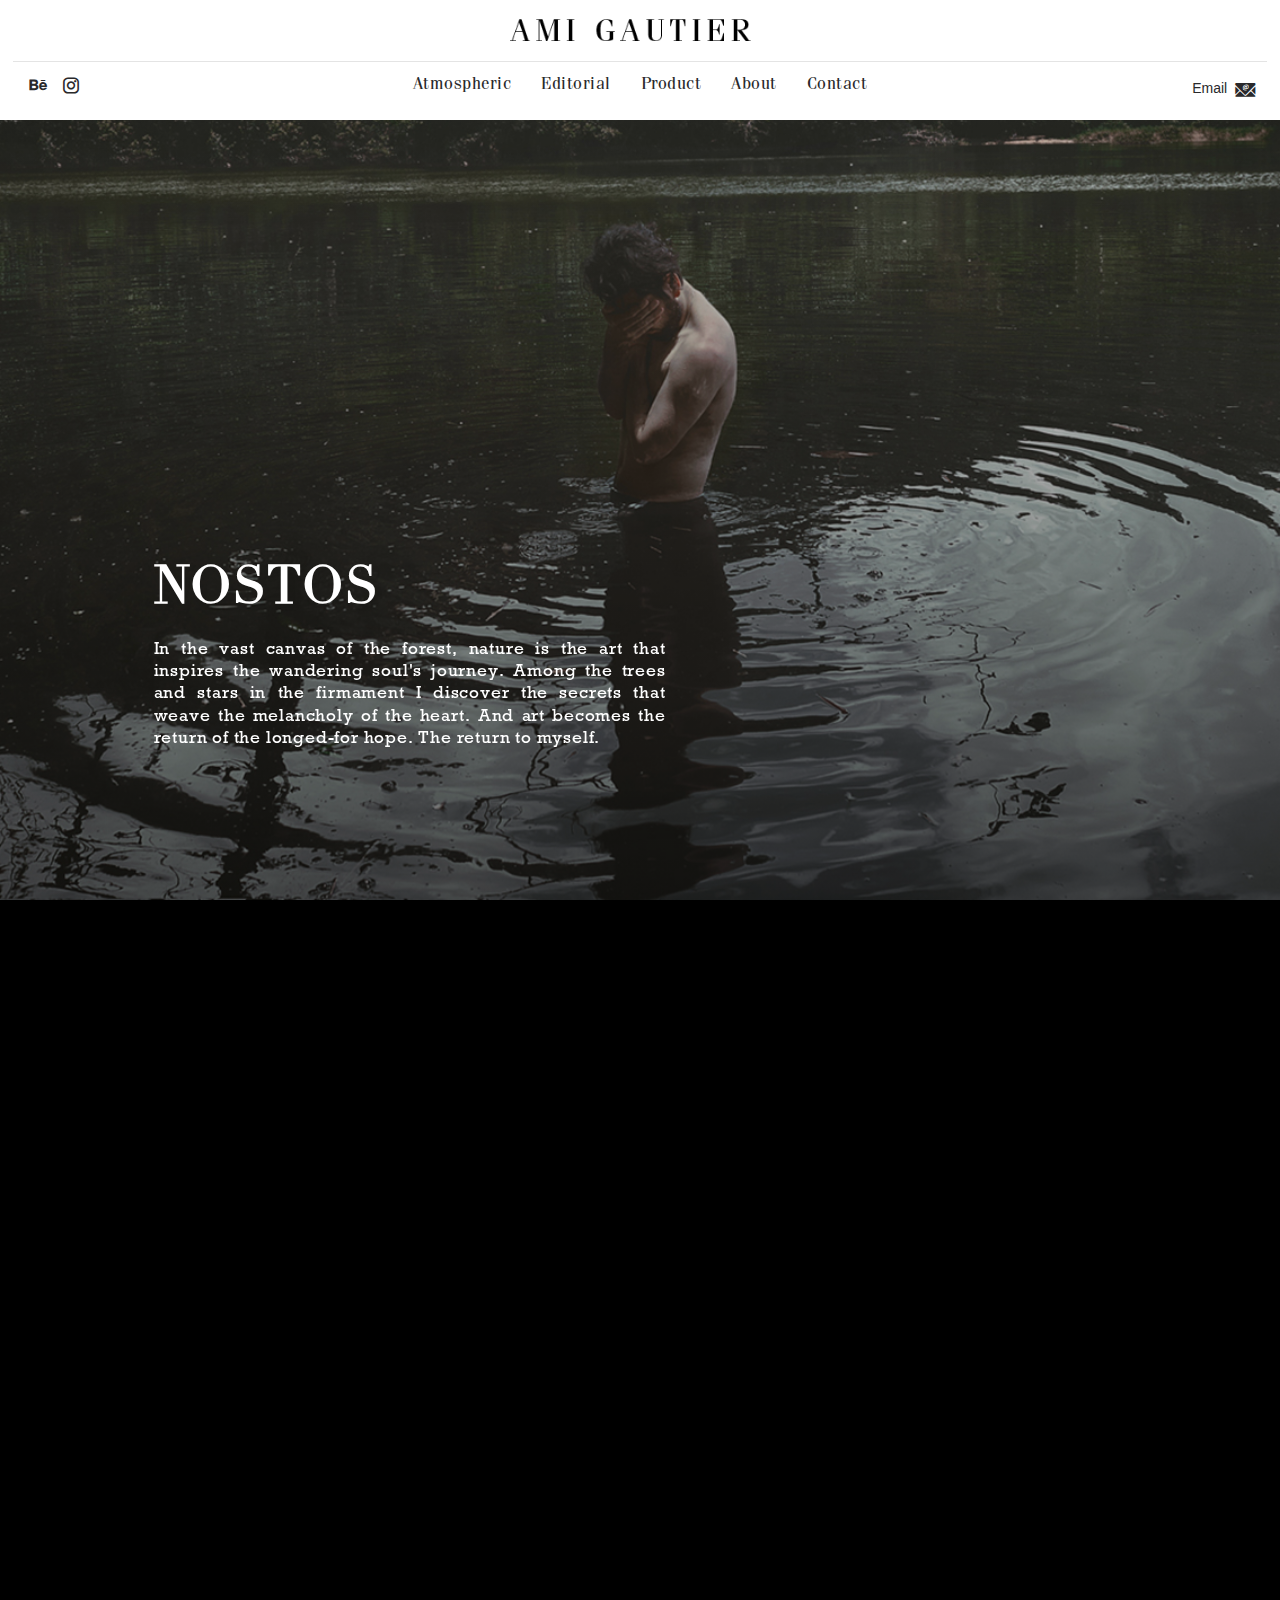
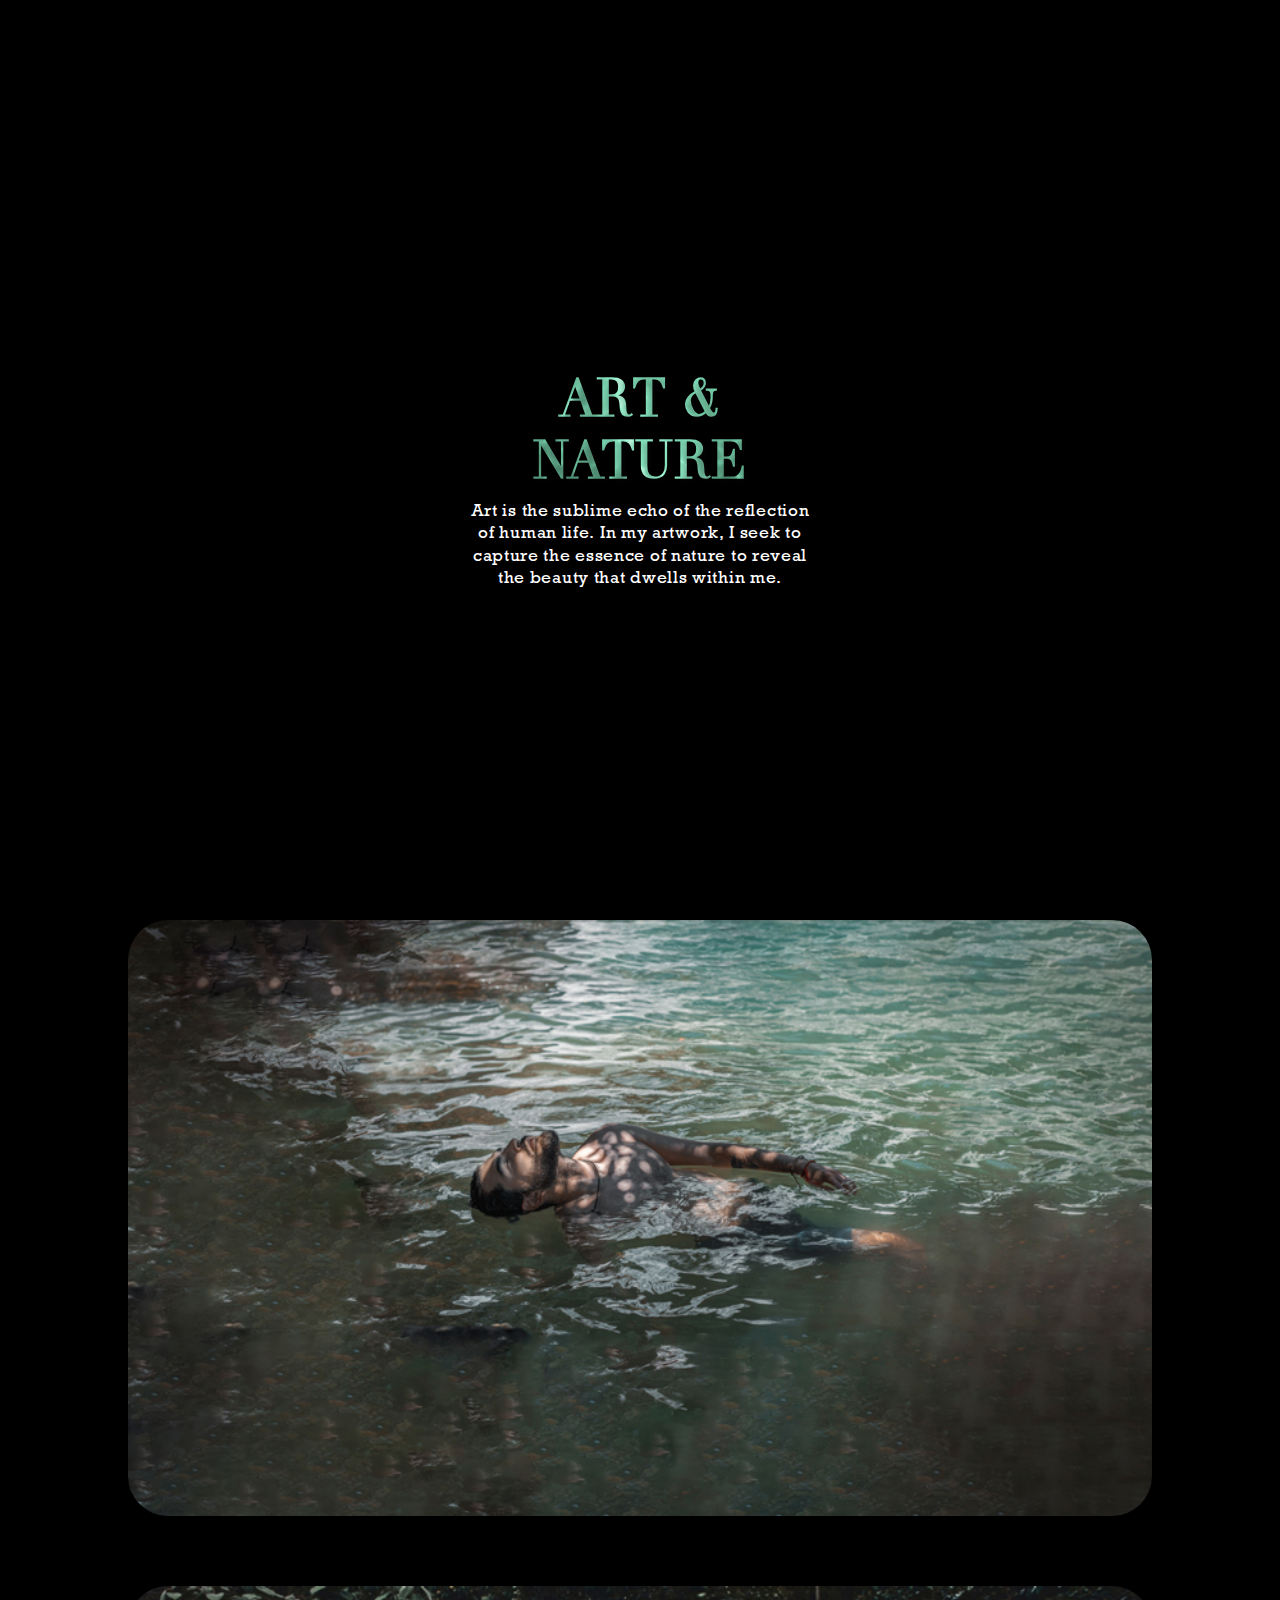
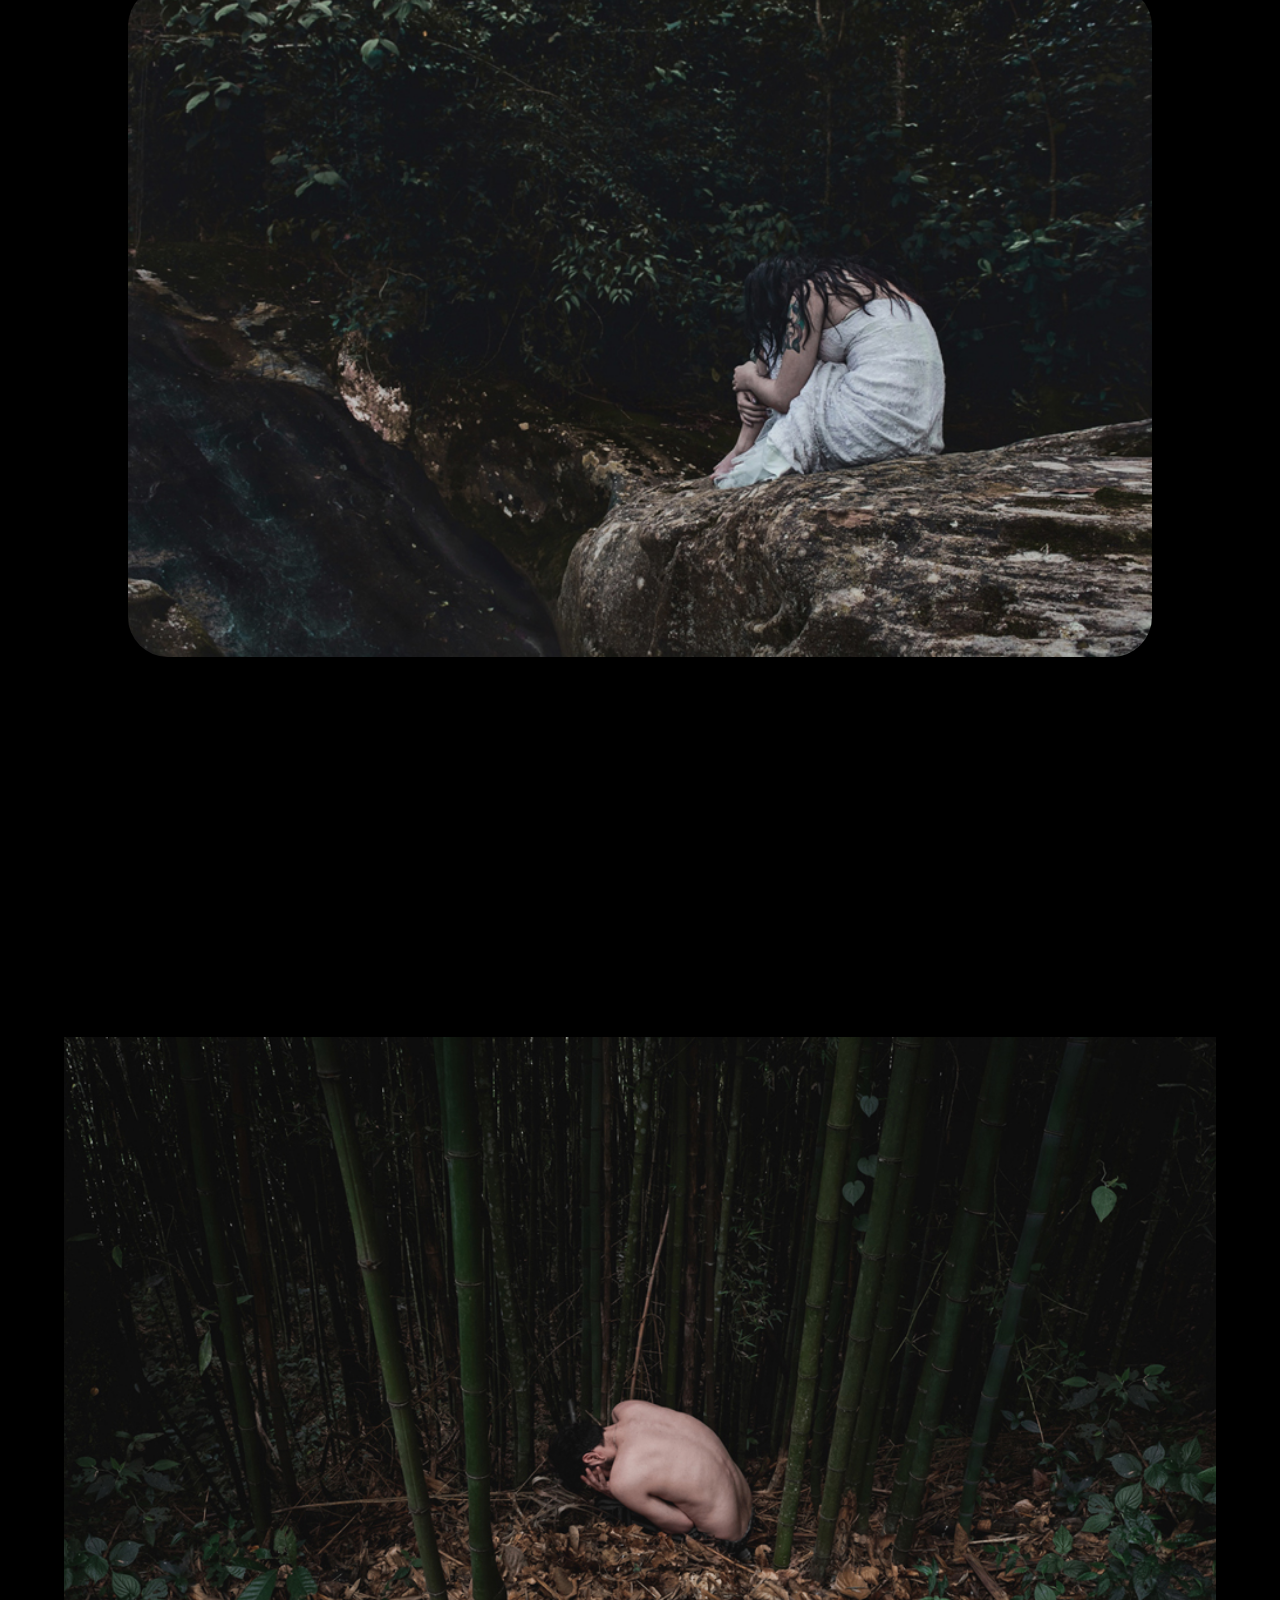
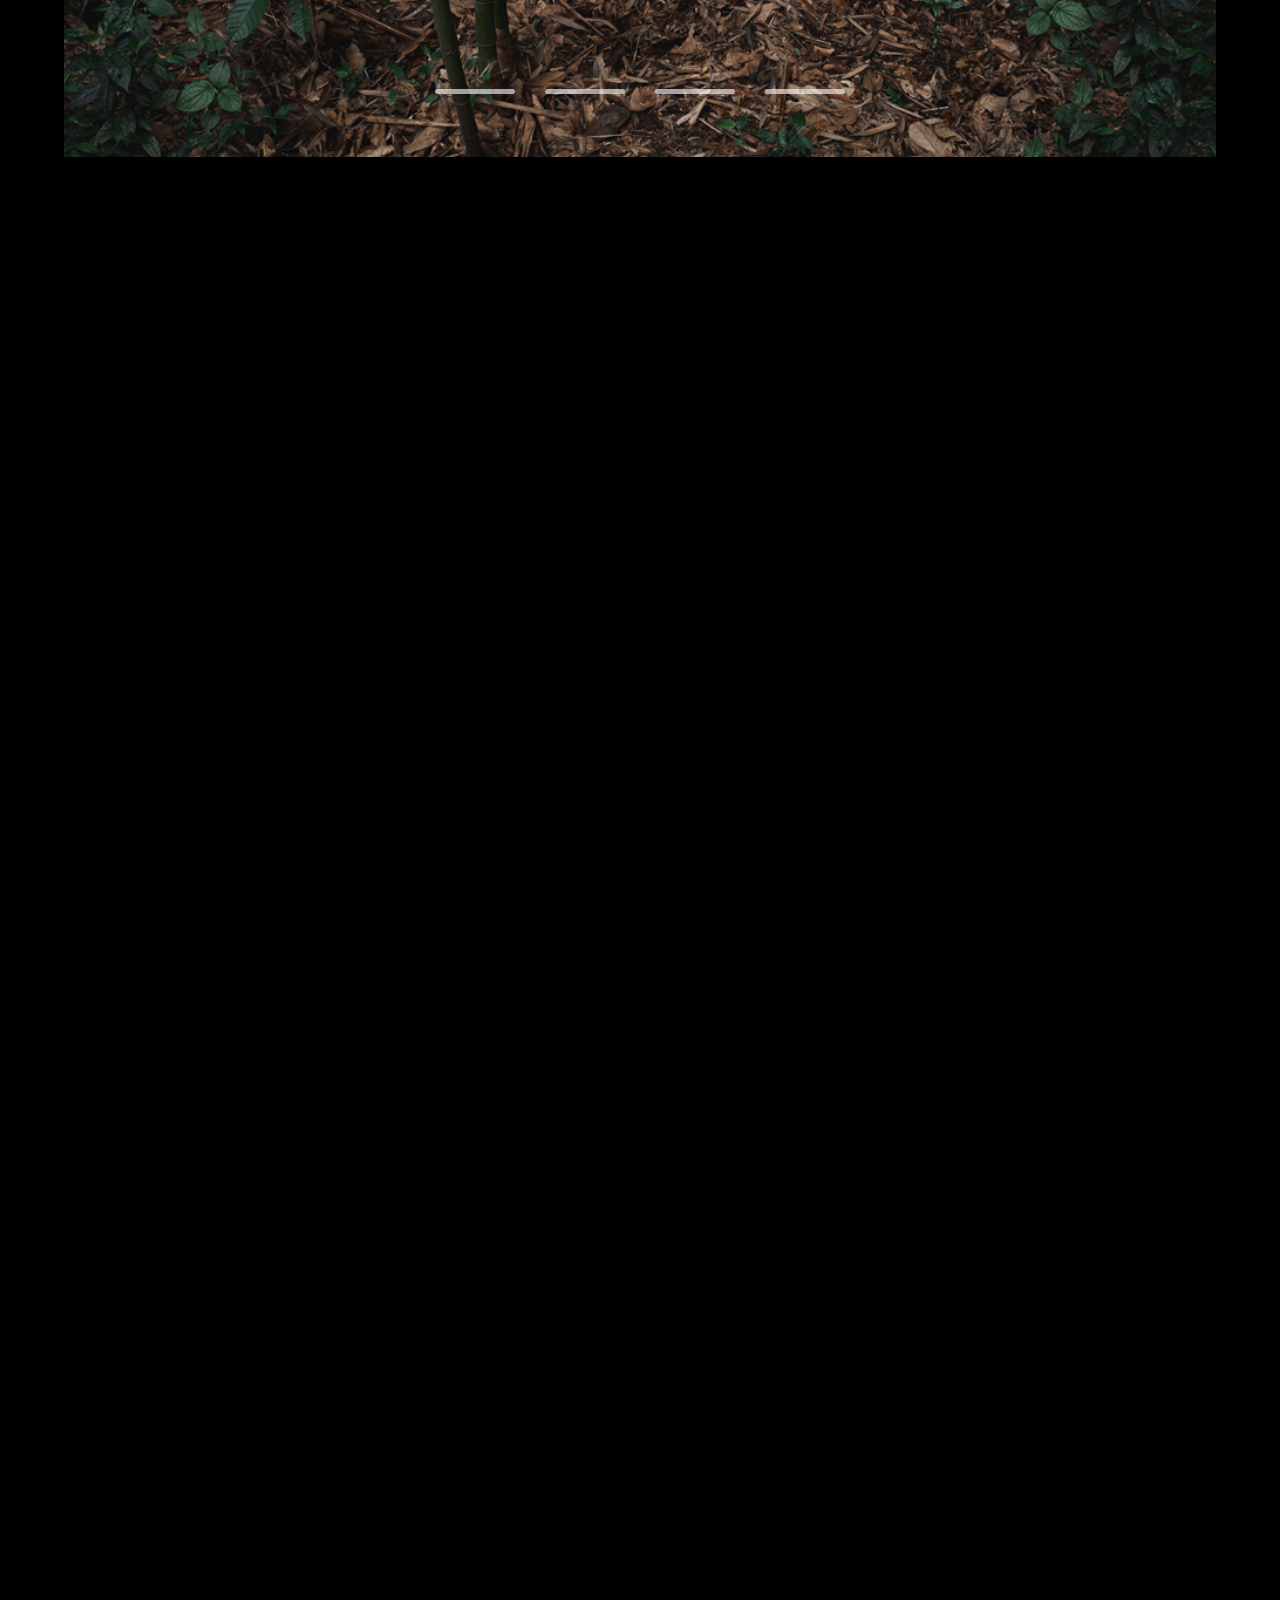
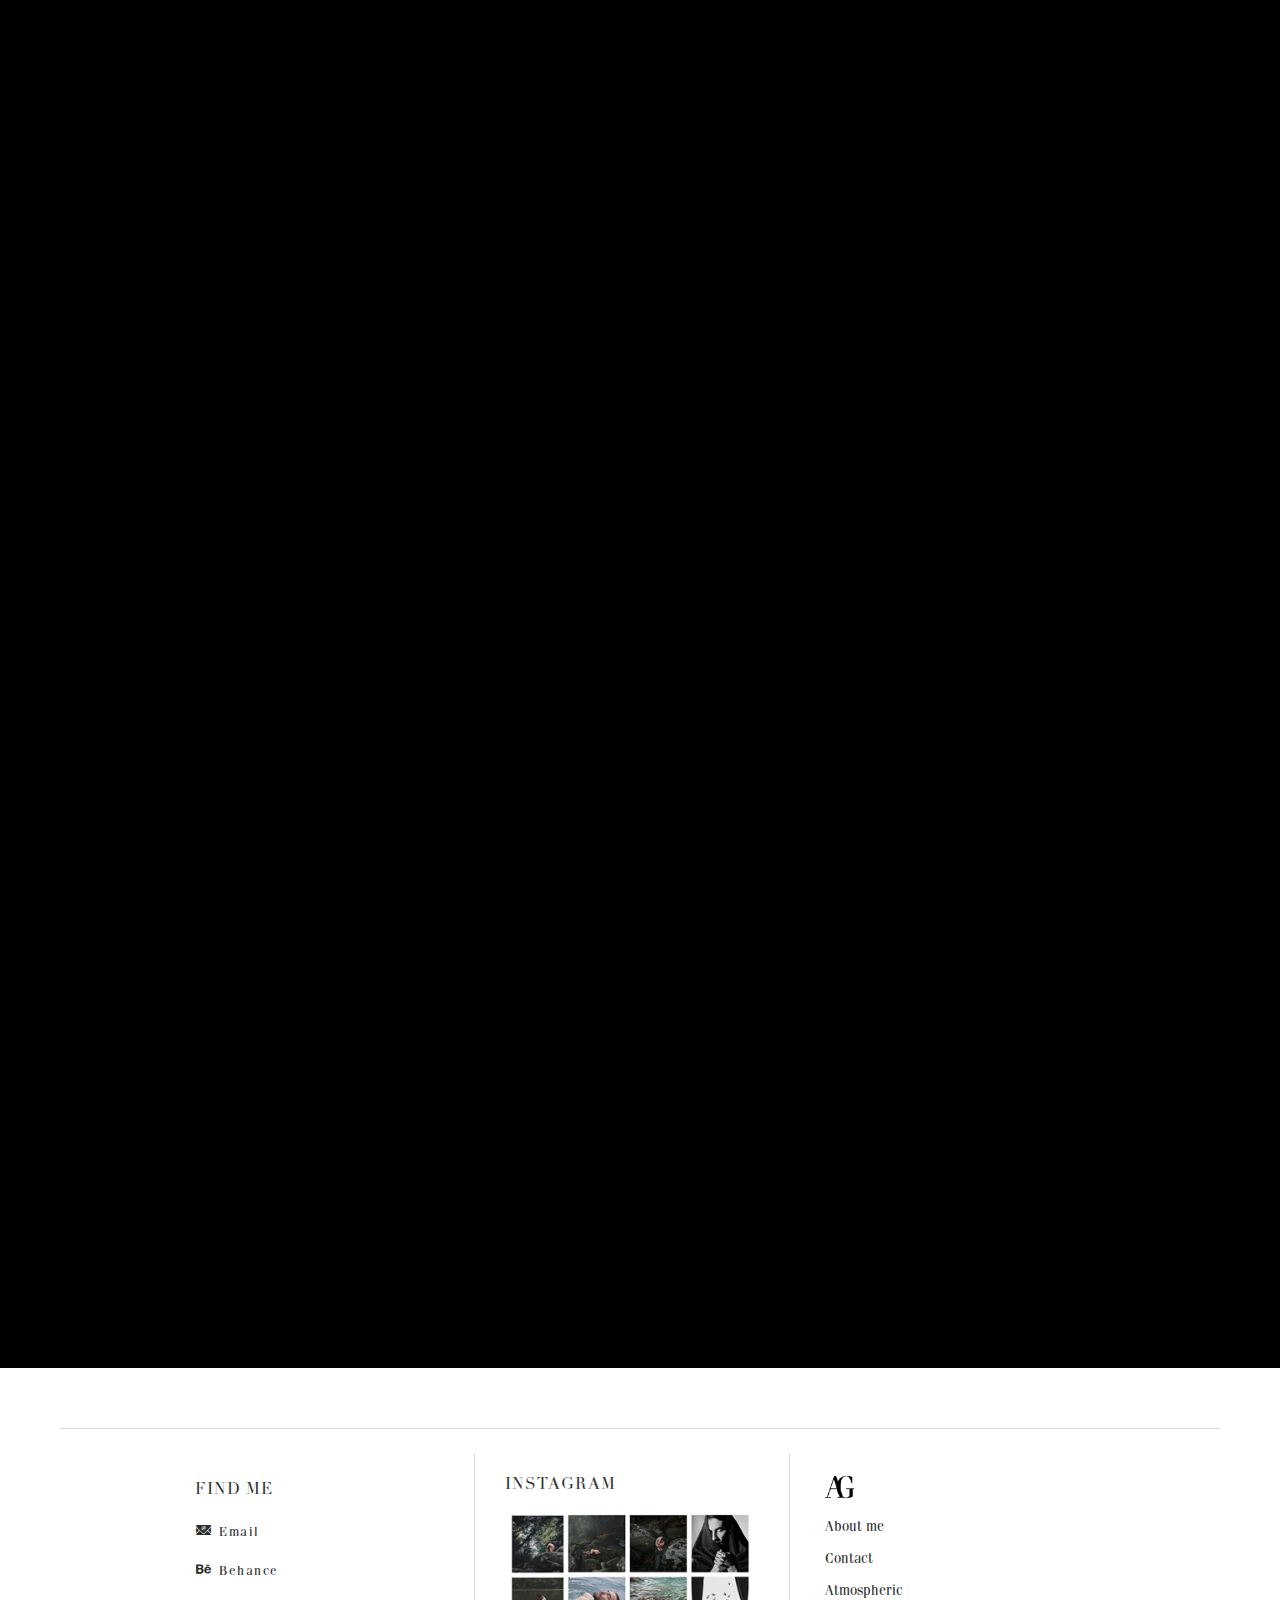
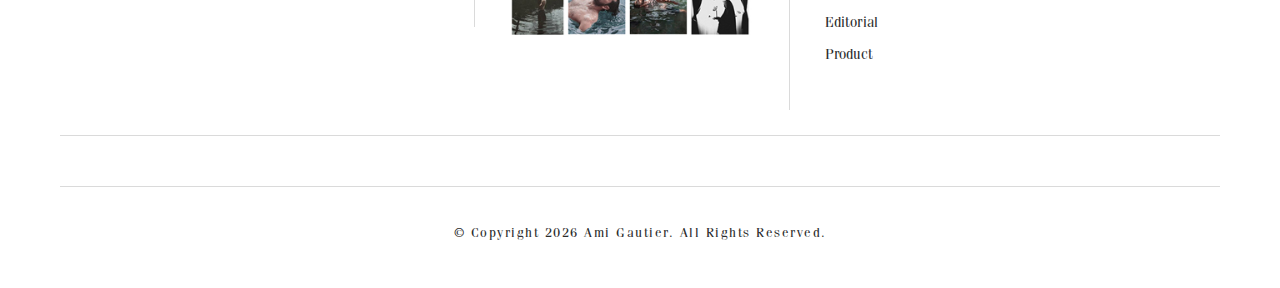
==== index.html @ 33c03e36 "subida" ====
<!DOCTYPE html>
<html lang="es">

<head>
    <meta charset="UTF-8">
    <meta http-equiv="X-UA-Compatible" content="IE=edge" />
    <meta name="viewport" content="width=device-width, initial-scale=1.0">
    <title>Ami Gautier: Visual art</title>
    <script type="application/ld+json">
        {
        "@context": "https://schema.org",
        "@type": "WebSite",
        "name": "Ami Gautier",
        "url": "https://amigautier.us/",
        "alternateName": "Ami Gautier: Visual art"
        }
    </script>
    <!--Etiqueta Canonical-->
    <link rel="canonical" href="https://www.amigautier.us" />
    <!--Author-->
    <meta name="author" content="contact@amigautier.us" />
    <!--favicon buscador-->
    <link rel="icon" type=”image/png” href="images/logotipo/favicon.png" />
    <!--Description-->
    <meta name="description"
        content="Ami Gautier is a photographer and artist known for his nostalgic and poetic style, creating a mystical atmosphere that manages to immerse the viewer." />
    <!--Keywords-->
    <meta name="keywords"
        content="Ami Gautier, The Vanaal, Vanaal art department, Vanaal Magazine, Fotógrafo, Fotógrafo Bogotá, Fotografía Colombia, Fotografía Editorial Bogotá, Fotografía editorial Colombia, Fotografíade producto Bogotá, Fotografía de producto Colombia" />

    <!--Link hoja de estilos-->
    <link rel="stylesheet" href="css/estilos.css">
    <!--Link js para abrir menú-->
    <script defer src="js/menu.js"></script>
    <!--Link logos redes sociales-->
    <link rel="stylesheet" href="font/icofont.min.css">
    <!--Script efecto scroll-->
    <script src="js/scrollreveal.js"></script>

    <!--Actualizar año-->
    <script>
        var fechaActual = new Date();
        var añoActual = fechaActual.getFullYear();
        var actualizarfecha = añoActual;
    </script>

    <!--Bloquear clic derecho-->
    <script type="text/javascript">
        document.oncontextmenu = function () {
            return false;
        };
    </script>


</head>

<body>

    <h1 style="display: none;">Ami Gautier: Visual art</h1>

    <!--Header-->
    <header>
        <nav class="contenedor">
            <span class="btn_menu" onclick="showmenu()">
                <i>
                    <div class="contenedormenu" id="contenedormenu" onclick="myFunction(this)">
                        <div class="linea-1"></div>
                        <div class="linea-2"></div>
                        <div class="linea-3"></div>
                    </div>
                </i>
            </span>
            <div class="centrarlogotipo">
                <a class="" href="index">
                    <img class="logotipo" id="centrarlogotipo" src="images/logotipo/logotipo.png"
                        alt="Logotipo Ami Gautier" />
                </a>
            </div>

            <div class="redes_sociales1" id="redes_sociales1">
                <a class="email_txt" id="email_txt" href="mailto:contact@amigautier.us" target="blank">Email</a>
                <div class="textohover_email"><p>Contact me</p></div>
                <a class="icofont-email" id="ico-gmail" href="mailto:contact@amigautier.us" target="blank"></a>
                <div class="textohover_email"><p>Contact me</p></div>
            </div>

            <ul class="menu" id="mostrarmenu">
                <p class="submenuitem" id="espaciovacio"
                    style="border-bottom: 1px solid rgb(224, 224, 224); margin-bottom: 36px;"></p>

                <a class="submenuitem" href="atmospheric">Atmospheric</a>
                <a class="submenuitem" href="editorial">Editorial</a>
                <a class="submenuitem" href="product">Product</a>
                <a class="submenuitem" href="about">About</a>
                <a class="submenuitem" href="contact">Contact</a>

                <p class="submenuitem" id="espaciovacio"></p>

                <div class="contenedor_redes_sociales">
                    <div class="contenedor2_redes_sociales">
                        <div class="redes_sociales">
                            <a class="icofont-behance" href="https://www.behance.net/amigautier" target="blank"></a>
                            <div class="textohover_behance"><p>Follow Me on Behance</p></div>
                            <a class="icofont-instagram" href="http://www.instagram.com/amigautier" target="blank"></a>
                            <div class="textohover_instagram"><p>Follow Me on Instagram</p></div>
                        </div>
                        <div class="vanaal">
                            <a href="https://www.thevanaal.com" target="blank">
                                <h1>VANAAL</h1>
                            </a>
                        </div>
                    </div>

                </div>
            </ul>
        </nav>

        <div class="header1"></div>
    </header>

    <main>

        <div class="contenedorporfolio">

            <!--Banner inicio-->
            <div class="bannerfijo">

                <div class="degradadobanner">

                    <div class="txtbanner">
                        <div class="conttxtbanner">
                            <h2>NOSTOS</h2>
                            <p>
                                In the vast canvas of the forest, nature is the art that inspires the wandering soul's
                                journey.
                                Among the trees and stars in the firmament I discover the secrets that weave the
                                melancholy of the heart.
                                And art becomes the return of the longed-for hope. The return to myself.
                            </p>

                        </div>

                    </div>

                    <div class="txtbanner2">
                        <div class="conttxtbanner2">
                            <h2>WEAVING STORIES THROUGH A LENS SO THEY </h2>
                            <p>
                                don't escape the imagination
                            </p>

                        </div>
                    </div>
                </div>

            </div>

            <!--Banner 2 con grid de 2 imágenes inicio-->
            <div class="contenedor_imagenfija_1">

                <div class="degradado_imagenfija_1"></div>

                <div class="cont_txt_imgfija1">
                    <div class="txt_imgfija_1" id="txt_imgfija_1">
                        <h2>ART & NATURE</h2>
                        <p>Art is the sublime echo of the reflection of human life. In my artwork, I seek to capture the
                            essence of nature to reveal the beauty that dwells within me.</p>
                    </div>
                </div>

                <div class="grid_cont_imgfija_1">
                    <img id="img_fija_2" src="images/inicio/banner_3.jpg"
                        alt="Fotografía artistica hombre flotando en el agua de un lago">

                    <img id="img_fija_3" src="images/inicio/banner_4.jpg"
                        alt="Fotografía artistica, mujer con vestido blanco abrazando sus piernas, subida en una roca.">
                </div>

                <section class="contenedor_txt_imagenfija_1">
                    <div class="txt_imagenfija_1" id="txt_imagenfija_1">
                        <h2 style="font-weight: bolder">INTROS PECTION</h2>
                        <p>Look within yourself to find the art. Allow yourself to discover the vast canvas within you.
                        </p>
                    </div>
                </section>
            </div>

            <!--Slider de 4 fotos-->
            <section class="contenedor_slider_index">
                <div class="slider_index" id="slider_index">
                    <div class="slider_section_index" id="slider_section_index1">
                        <img src="images/inicio/slider/slider_1.jpg"
                            alt="Fotografía artística, hombre acostado en una roca en medio de un frondoso bosque." />
                    </div>
                    <div class="slider_section_index" id="slider_section">
                        <img src="images/inicio/slider/slider_2.jpg"
                            alt="Fotografía artística, hombre tapando su rostro en medio de un rio con muchas rocas." />
                    </div>
                    <div class="slider_section_index">
                        <img src="images/inicio/slider/slider_3.jpg"
                            alt="Fotografía atística, hombre en medio de un bosque de bambú, tapando su rostro." /></a>
                    </div>
                    <div class="slider_section_index">
                        <img src="images/inicio/slider/slider_4.jpg"
                            alt="Fotografía atística, hombre en medio de un lago." /></a>
                    </div>
                </div>
                <!--button prev and next-->
                <div class="slider_btn_prev_index" id="slider_btn_prev_index">
                    &#60;
                </div>
                <div class="slider_btn_next_index" id="slider_btn_next_index">
                    &#62;
                </div>
                <!-- dots (if 5 items => 5 dots)-->
                <ul class="dots">
                    <li class="active"></li>
                    <li></li>
                    <li></li>
                    <li></li>
                </ul>

            </section>

            <!--Imagen fija que sale por abajo-->
            <div class="contenedor_imagenfija_2"></div>

            <!--Banner 3 inicio-->
            <div class="bannerfijo3">

                <div class="degradadobanner">

                    <div class="txtbanner3">
                        <div class="conttxtbanner3">
                            <h2>BEGINNINGS</h2>
                            <p>
                                In the solitude of the mysterious woods, among shadows and rustling leaves, I began to
                                capture my nakedness, as an echo of my own inner search, to understand myself and at the
                                same time to create art out of the ordinary. I traveled through different forests in my
                                country, making ephemeral moments moments to be immortalized.
                            </p>

                        </div>

                    </div>

                    <div class="txtbanner4">
                        <div class="conttxtbanner4">
                            <h2>TRAVELING EXPLORING CAPTURING EMOTIONS</h2>
                            <p>
                                to understand in images what my mind processes
                            </p>

                        </div>
                    </div>
                </div>

            </div>

            <!--Banner 4 con grid de 2 imágenes inicio-->
            <div class="contenedor_imagenfija_3">

                <div class="degradado_imagenfija_3"></div>

                <div class="cont_txt_imgfija3">
                    <div class="txt_imgfija_3" id="txt_imgfija_3">
                        <h2>FOUR ELEMENTS</h2>
                        <p>In a moment when melancholy clouded my days, a fortuitous encounter with photography,
                            spirituality, nature and me, I found the serenity I thought I had lost, in a communion
                            between art, the universe and my soul, restoring harmony in my being.</p>
                    </div>
                </div>

                <div class="grid_cont_imgfija_3">
                    <img id="img_fija_2" src="images/inicio/banner_8.jpg"
                        alt="Fotografía artistica hombre flotando en el agua de un lago">

                    <img id="img_fija_4" src="images/inicio/banner_9.jpg"
                        alt="Fotografía artistica, hombre desnudo tapando su rostro con las manos, en un rio con rocas gigantes.">
                </div>
            </div>

            <!--Imagen fija 2 que sale por abajo-->
            <div class="contenedor_imagenfija_5"></div>

        </div>

    </main>


    <!--Footer-->
    <footer>
        <div class="contenedorfooter">

            <div class="redessociales">
                <h3>FIND ME</h3>

                <p class="icofont-email" id="gmail">
                    <a href="mailto:contact@amigautier.us" target="blank">
                        Email</a>
                </p>

                <p class="icofont-behance" id="1">
                    <a href="http://www.behance.com/amigautier" target="blank" id="instagram">
                        Behance</a>
                </p>
            </div>

            <div class="feedinstagram">
                <h2>Instagram</h2>
                <a href="http://www.instagram.com/amigautier" target="blank"><img src="images/footer/feed.jpg"
                        alt="Feed de Instagram" /></a>
            </div>

            <div class="logotipofooter">
                <div class="imageAG"><img src="images/logotipo/favicon.png" alt="isotipo Ami Gautier"></div>
                <a href="about" id="logotipofooter_about">About me</a>
                <a href="contact">Contact</a>
                <a href="atmospheric">Atmospheric</a>
                <a href="editorial">Editorial</a>
                <a href="product">Product</a>
            </div>

        </div>

        <div class="copyright">
            <p>© Copyright
                <script>document.write(actualizarfecha)</script> Ami Gautier. All Rights Reserved.
            </p>
        </div>
    </footer>

    <!--JavaScript-->
    <script src="js/animacionmenu.js"></script>
    <script src="js/headerscroll.js"></script>
    <script src="js/scroll_index.js"></script>
    <script src="js/slider.js"></script>
</body>

</html>
---- css/estilos.css ----
@import url(menu.css);
@import url(header.css);
@import url(footer.css);
@import url(inicio.css);
@import url(slider.css);
@import url(editorial.css);

@font-face {
    font-family: "ParisLPA";
    src: url("../font/FeniceStd-Regular.woff") format("woff");
}

@font-face {
    font-family: "Vinete-MT";
    src: url("../font/BodoniMT.woff") format("woff");
}

@font-face {
    font-family: "Laika";
    src: url("../font/DidotRoman.woff") format("woff");
}

@font-face {
    font-family: "NewQueen";
    src: url("../font/RockwellNova.woff") format("woff");
}


* {
    margin: 0;
    padding: 0;
    box-sizing: border-box;
    scroll-behavior: smooth;
}
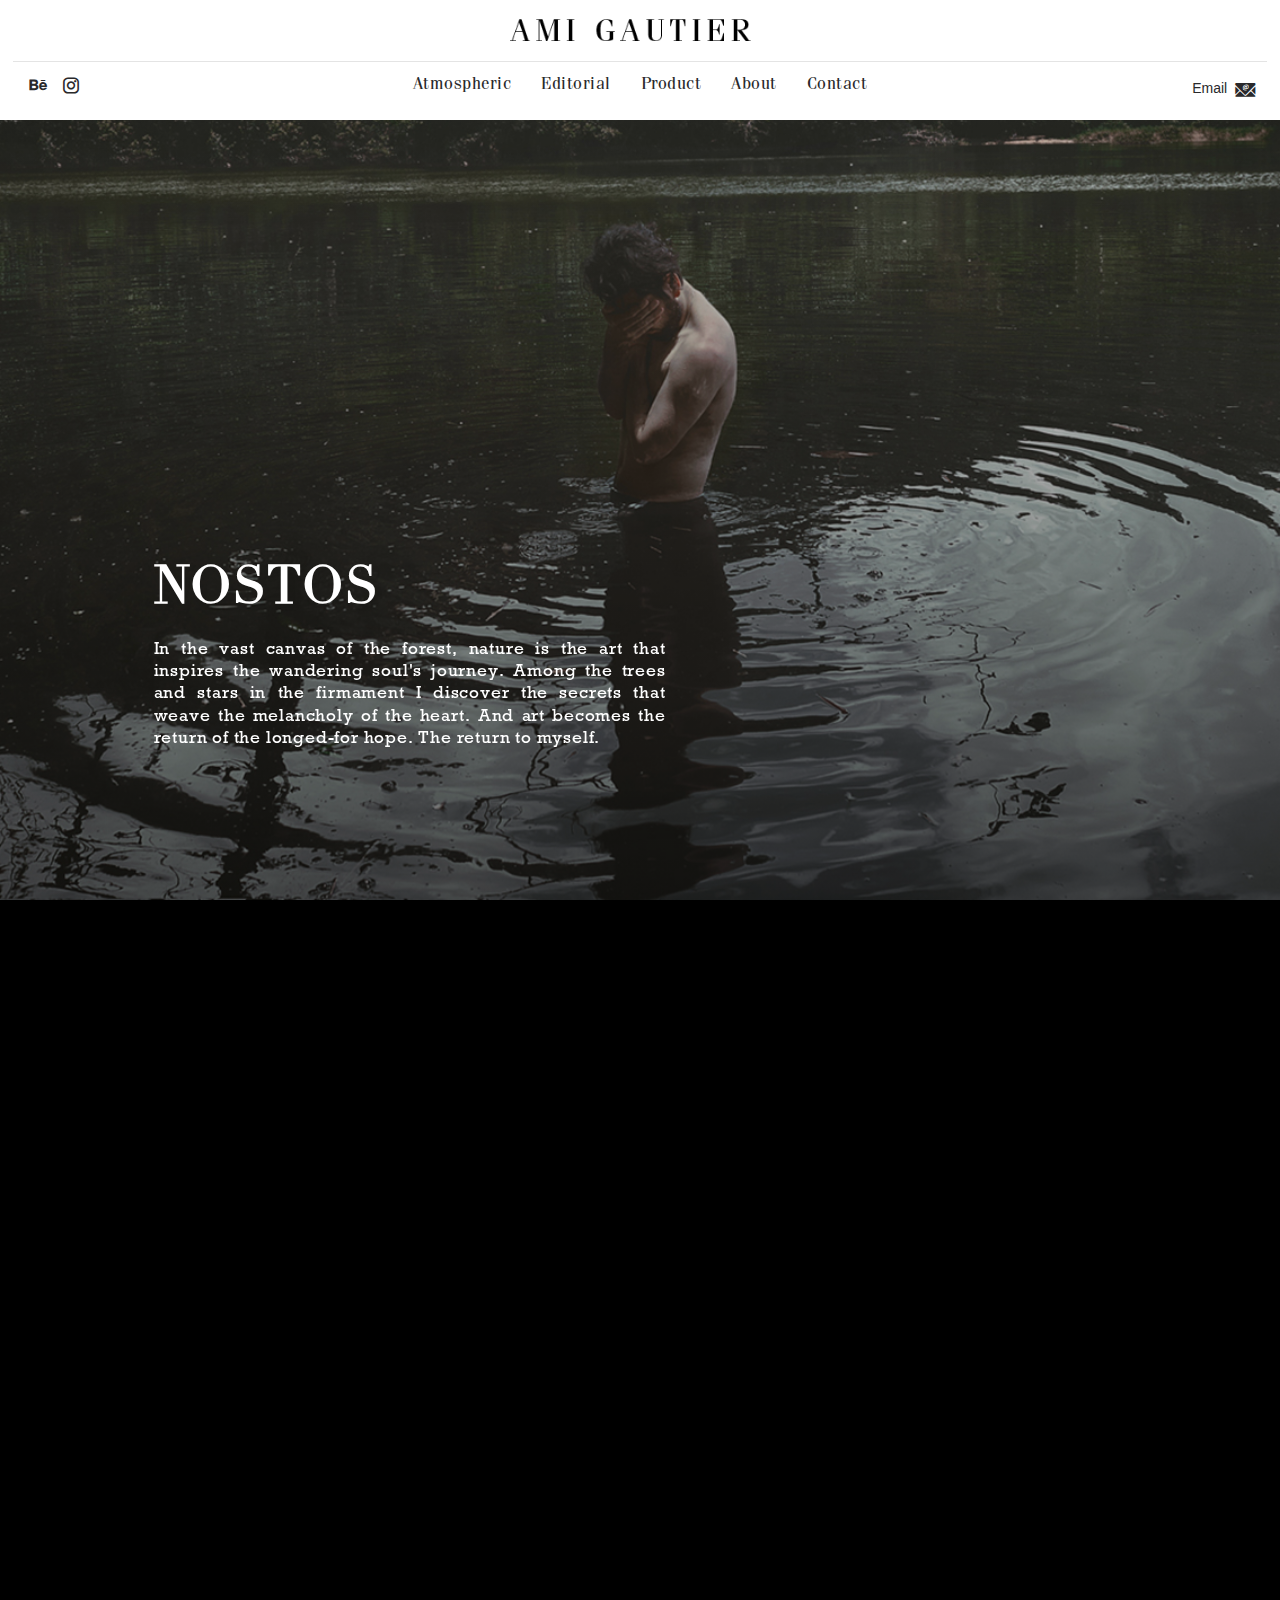
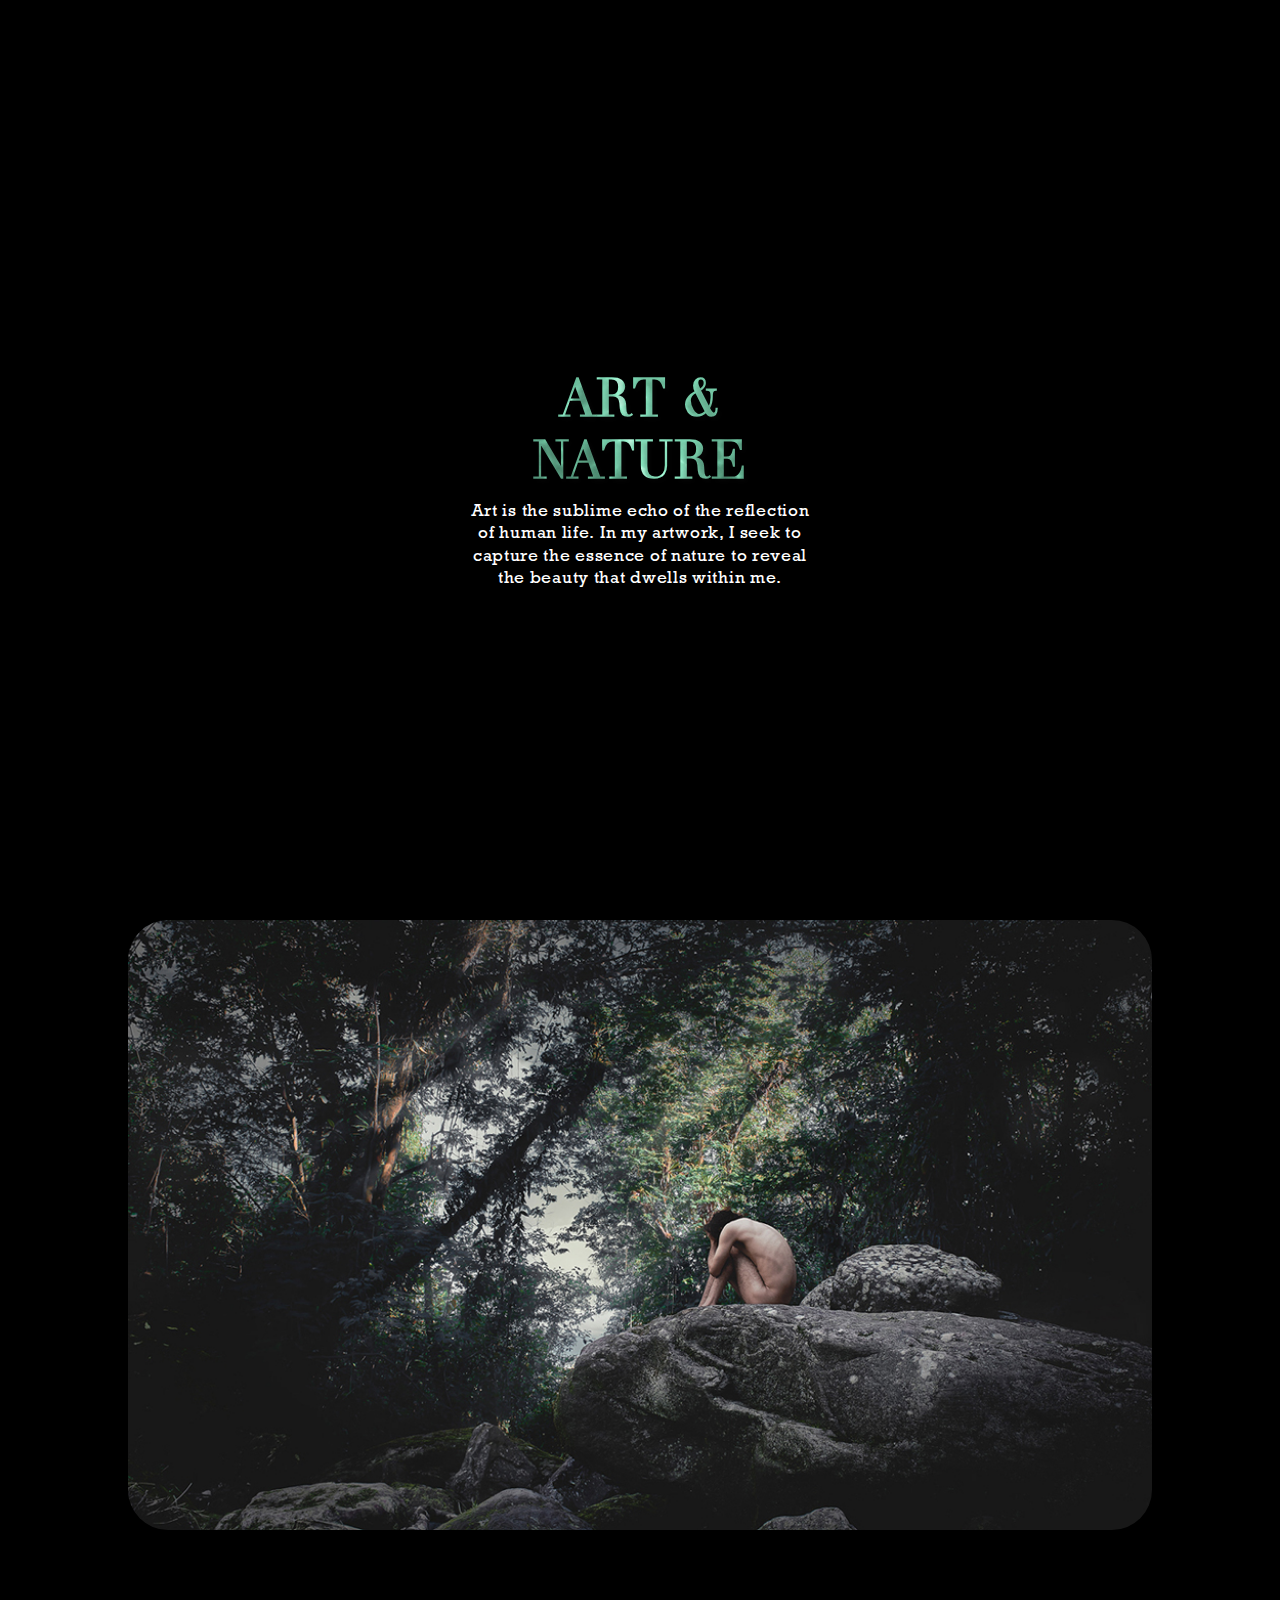
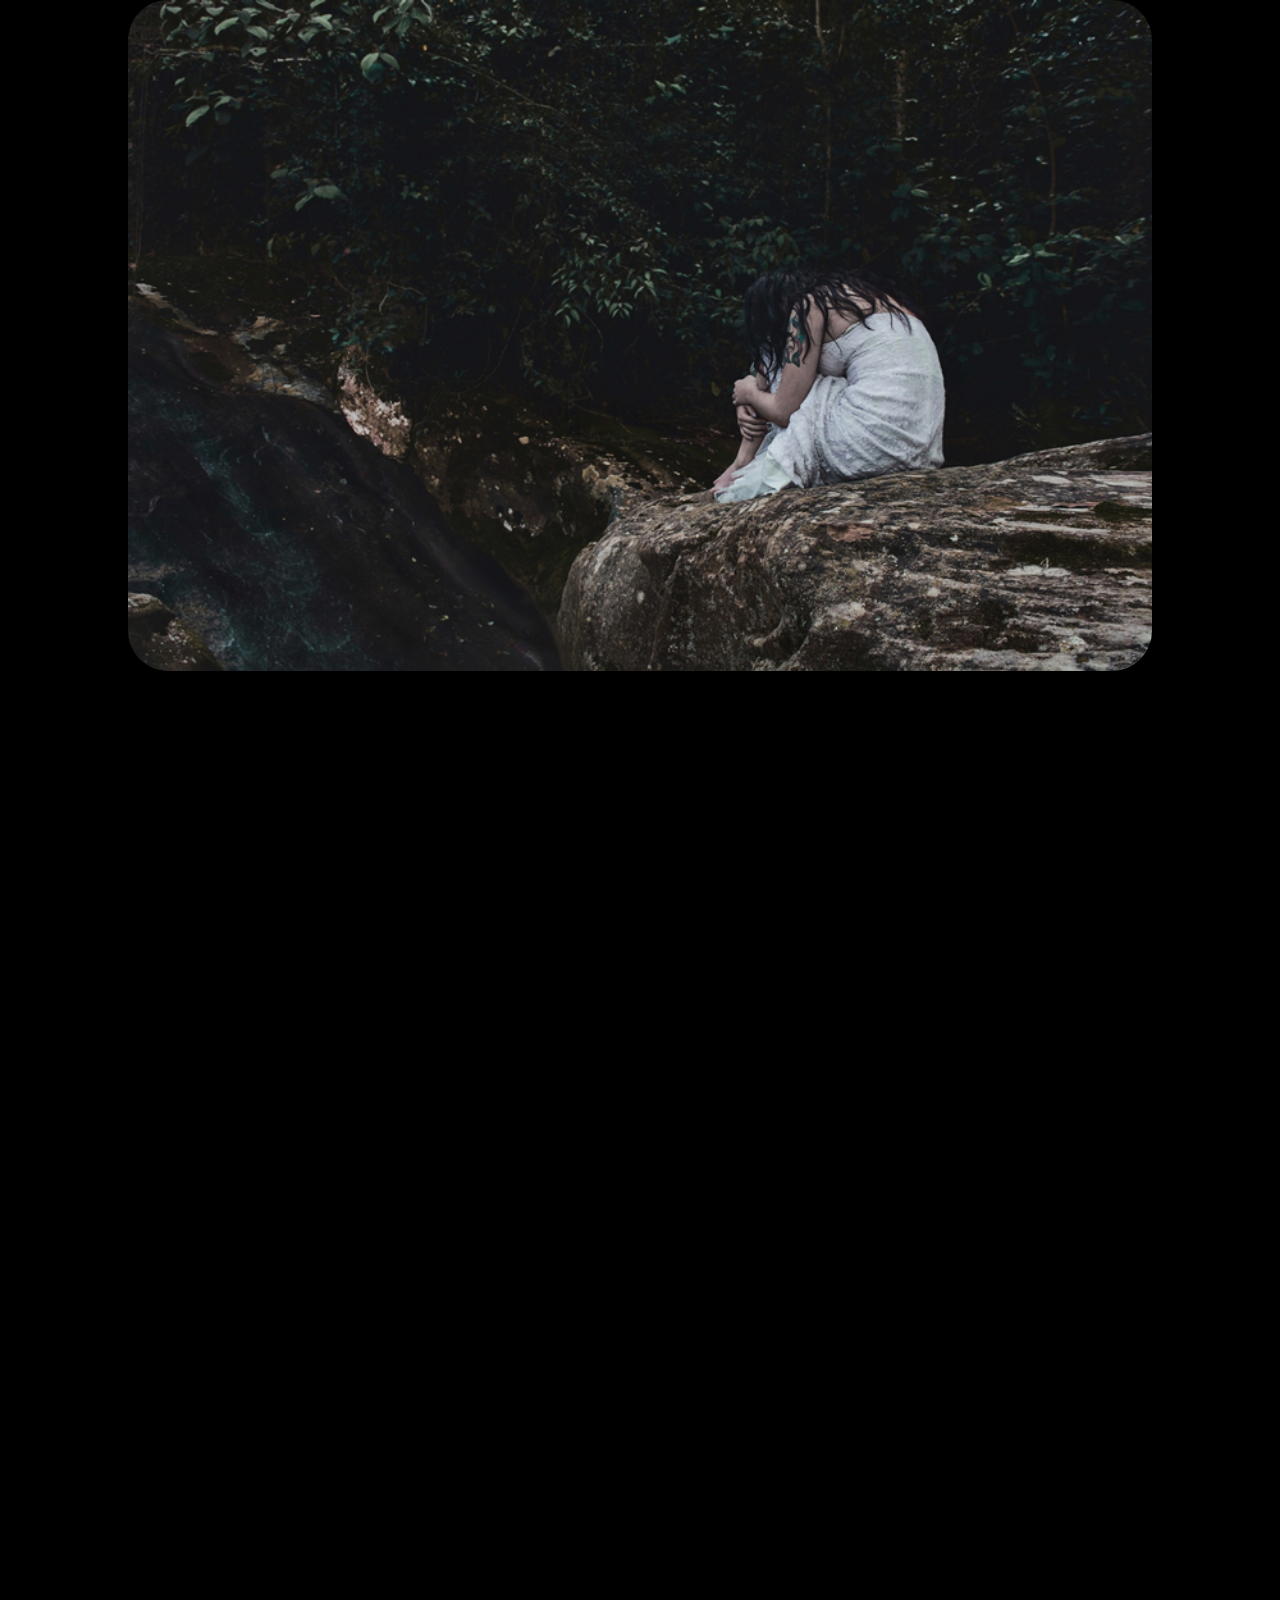
==== commit 9f3452f6: "subida" ====
--- a/index.html
+++ b/index.html
@@ -6,15 +6,6 @@
     <meta http-equiv="X-UA-Compatible" content="IE=edge" />
     <meta name="viewport" content="width=device-width, initial-scale=1.0">
     <title>Ami Gautier: Visual art</title>
-    <script type="application/ld+json">
-        {
-        "@context": "https://schema.org",
-        "@type": "WebSite",
-        "name": "Ami Gautier",
-        "url": "https://amigautier.us/",
-        "alternateName": "Ami Gautier: Visual art"
-        }
-    </script>
     <!--Etiqueta Canonical-->
     <link rel="canonical" href="https://www.amigautier.us" />
     <!--Author-->
@@ -56,7 +47,7 @@
 
 <body>
 
-    <h1 style="display: none;">Ami Gautier: Visual art</h1>
+    <h1 class="tituloami">Ami Gautier</h1>
 
     <!--Header-->
     <header>
@@ -73,15 +64,19 @@
             <div class="centrarlogotipo">
                 <a class="" href="index">
                     <img class="logotipo" id="centrarlogotipo" src="images/logotipo/logotipo.png"
-                        alt="Logotipo Ami Gautier" />
+                        alt="Logotype Ami Gautier" />
                 </a>
             </div>
 
             <div class="redes_sociales1" id="redes_sociales1">
                 <a class="email_txt" id="email_txt" href="mailto:contact@amigautier.us" target="blank">Email</a>
-                <div class="textohover_email"><p>Contact me</p></div>
+                <div class="textohover_email">
+                    <p>Contact me</p>
+                </div>
                 <a class="icofont-email" id="ico-gmail" href="mailto:contact@amigautier.us" target="blank"></a>
-                <div class="textohover_email"><p>Contact me</p></div>
+                <div class="textohover_email">
+                    <p>Contact me</p>
+                </div>
             </div>
 
             <ul class="menu" id="mostrarmenu">
@@ -100,9 +95,13 @@
                     <div class="contenedor2_redes_sociales">
                         <div class="redes_sociales">
                             <a class="icofont-behance" href="https://www.behance.net/amigautier" target="blank"></a>
-                            <div class="textohover_behance"><p>Follow Me on Behance</p></div>
+                            <div class="textohover_behance">
+                                <p>Follow Me on Behance</p>
+                            </div>
                             <a class="icofont-instagram" href="http://www.instagram.com/amigautier" target="blank"></a>
-                            <div class="textohover_instagram"><p>Follow Me on Instagram</p></div>
+                            <div class="textohover_instagram">
+                                <p>Follow Me on Instagram</p>
+                            </div>
                         </div>
                         <div class="vanaal">
                             <a href="https://www.thevanaal.com" target="blank">
@@ -170,60 +169,13 @@
 
                 <div class="grid_cont_imgfija_1">
                     <img id="img_fija_2" src="images/inicio/banner_3.jpg"
-                        alt="Fotografía artistica hombre flotando en el agua de un lago">
+                        alt="Artistic photograph of a man in a forest, sitting on a giant stone covering his face against his knees.">
 
                     <img id="img_fija_3" src="images/inicio/banner_4.jpg"
-                        alt="Fotografía artistica, mujer con vestido blanco abrazando sus piernas, subida en una roca.">
-                </div>
-
-                <section class="contenedor_txt_imagenfija_1">
-                    <div class="txt_imagenfija_1" id="txt_imagenfija_1">
-                        <h2 style="font-weight: bolder">INTROS PECTION</h2>
-                        <p>Look within yourself to find the art. Allow yourself to discover the vast canvas within you.
-                        </p>
-                    </div>
-                </section>
-            </div>
-
-            <!--Slider de 4 fotos-->
-            <section class="contenedor_slider_index">
-                <div class="slider_index" id="slider_index">
-                    <div class="slider_section_index" id="slider_section_index1">
-                        <img src="images/inicio/slider/slider_1.jpg"
-                            alt="Fotografía artística, hombre acostado en una roca en medio de un frondoso bosque." />
-                    </div>
-                    <div class="slider_section_index" id="slider_section">
-                        <img src="images/inicio/slider/slider_2.jpg"
-                            alt="Fotografía artística, hombre tapando su rostro en medio de un rio con muchas rocas." />
-                    </div>
-                    <div class="slider_section_index">
-                        <img src="images/inicio/slider/slider_3.jpg"
-                            alt="Fotografía atística, hombre en medio de un bosque de bambú, tapando su rostro." /></a>
-                    </div>
-                    <div class="slider_section_index">
-                        <img src="images/inicio/slider/slider_4.jpg"
-                            alt="Fotografía atística, hombre en medio de un lago." /></a>
-                    </div>
-                </div>
-                <!--button prev and next-->
-                <div class="slider_btn_prev_index" id="slider_btn_prev_index">
-                    &#60;
-                </div>
-                <div class="slider_btn_next_index" id="slider_btn_next_index">
-                    &#62;
-                </div>
-                <!-- dots (if 5 items => 5 dots)-->
-                <ul class="dots">
-                    <li class="active"></li>
-                    <li></li>
-                    <li></li>
-                    <li></li>
-                </ul>
-
-            </section>
-
-            <!--Imagen fija que sale por abajo-->
-            <div class="contenedor_imagenfija_2"></div>
+                        alt="Artistic photograph in a forest, with a long-haired woman dressed in a long white dress, sitting on a giant rock, covering her face which is against her knees. On the other side there is a waterfall.">
+                </div>
+
+            </div>
 
             <!--Banner 3 inicio-->
             <div class="bannerfijo3">
@@ -272,13 +224,67 @@
                 </div>
 
                 <div class="grid_cont_imgfija_3">
-                    <img id="img_fija_2" src="images/inicio/banner_8.jpg"
-                        alt="Fotografía artistica hombre flotando en el agua de un lago">
-
-                    <img id="img_fija_4" src="images/inicio/banner_9.jpg"
-                        alt="Fotografía artistica, hombre desnudo tapando su rostro con las manos, en un rio con rocas gigantes.">
-                </div>
-            </div>
+                    <img id="img_fija_4" src="images/inicio/banner_7.jpg"
+                        alt="Artistic photography, naked man covering his face with his hands in the middle of a bamboo forest.">
+                    <img id="img_fija_2" src="images/inicio/banner_8.JPG"
+                        alt="Artistic photograph of a man floating in the water of a lake.">
+                </div>
+
+            </div>
+
+
+            <!--Banner 5 inicio-->
+            <div class="bannerfijo4">
+
+                <div class="degradadobanner">
+
+                    <div class="txtbanner3">
+                        <div class="conttxtbanner3">
+                            <h2>INTROS PECTION</h2>
+                            <p>
+                                Look within yourself to find the art. Allow yourself to discover the vast canvas within you.
+                            </p>
+
+                        </div>
+
+                    </div>
+
+                    <div class="txtbanner4">
+                        <div class="conttxtbanner4">
+                            <h2>ART AS THERAPY</h2>
+                            <p>
+                                I found a refuge where the whispers of pain dissolve in the harmony of creation. Amidst beautiful forests and with each shot of the camera, the pain is set free, and one enters a world where judgments do not exist, only the liberation of being.
+                            </p>
+
+                        </div>
+                    </div>
+                </div>
+
+            </div>
+
+
+
+            <!--Banner 6 con grid de 2 imágenes inicio-->
+            <div class="contenedor_imagenfija_4">
+
+                <div class="degradado_imagenfija_3"></div>
+
+                <div class="cont_txt_imgfija3">
+                    <div class="txt_imgfija_3" id="txt_imgfija_3">
+                        <h2>IT'S YOUR TURN</h2>
+                        <p>Let your heart and your ancestors guide you. Let go of all the pain, the tears, the fears and the judgments. Reconnect with the spirits of the forest and let your imagination soar. It's time to embark on a journey. It's time to create art.</p>
+                    </div>
+                </div>
+
+                <div class="grid_cont_imgfija_3">
+                    <img id="img_fija_2" src="images/inicio/banner_11.jpg"
+                        alt="Artistic photography man floating in the water of a lake.">
+
+                    <img id="img_fija_4" src="images/inicio/banner_12.jpg"
+                        alt="Artistic photography man floating in the water of a lake.">
+                </div>
+            </div>
+
 
             <!--Imagen fija 2 que sale por abajo-->
             <div class="contenedor_imagenfija_5"></div>
@@ -309,11 +315,11 @@
             <div class="feedinstagram">
                 <h2>Instagram</h2>
                 <a href="http://www.instagram.com/amigautier" target="blank"><img src="images/footer/feed.jpg"
-                        alt="Feed de Instagram" /></a>
+                        alt="Feed of Instagram" /></a>
             </div>
 
             <div class="logotipofooter">
-                <div class="imageAG"><img src="images/logotipo/favicon.png" alt="isotipo Ami Gautier"></div>
+                <div class="imageAG"><img src="images/logotipo/favicon.png" alt="isotype Ami Gautier"></div>
                 <a href="about" id="logotipofooter_about">About me</a>
                 <a href="contact">Contact</a>
                 <a href="atmospheric">Atmospheric</a>
--- a/css/estilos.css
+++ b/css/estilos.css
@@ -31,4 +31,8 @@
     padding: 0;
     box-sizing: border-box;
     scroll-behavior: smooth;
+}
+
+.tituloami{
+    display: none;
 }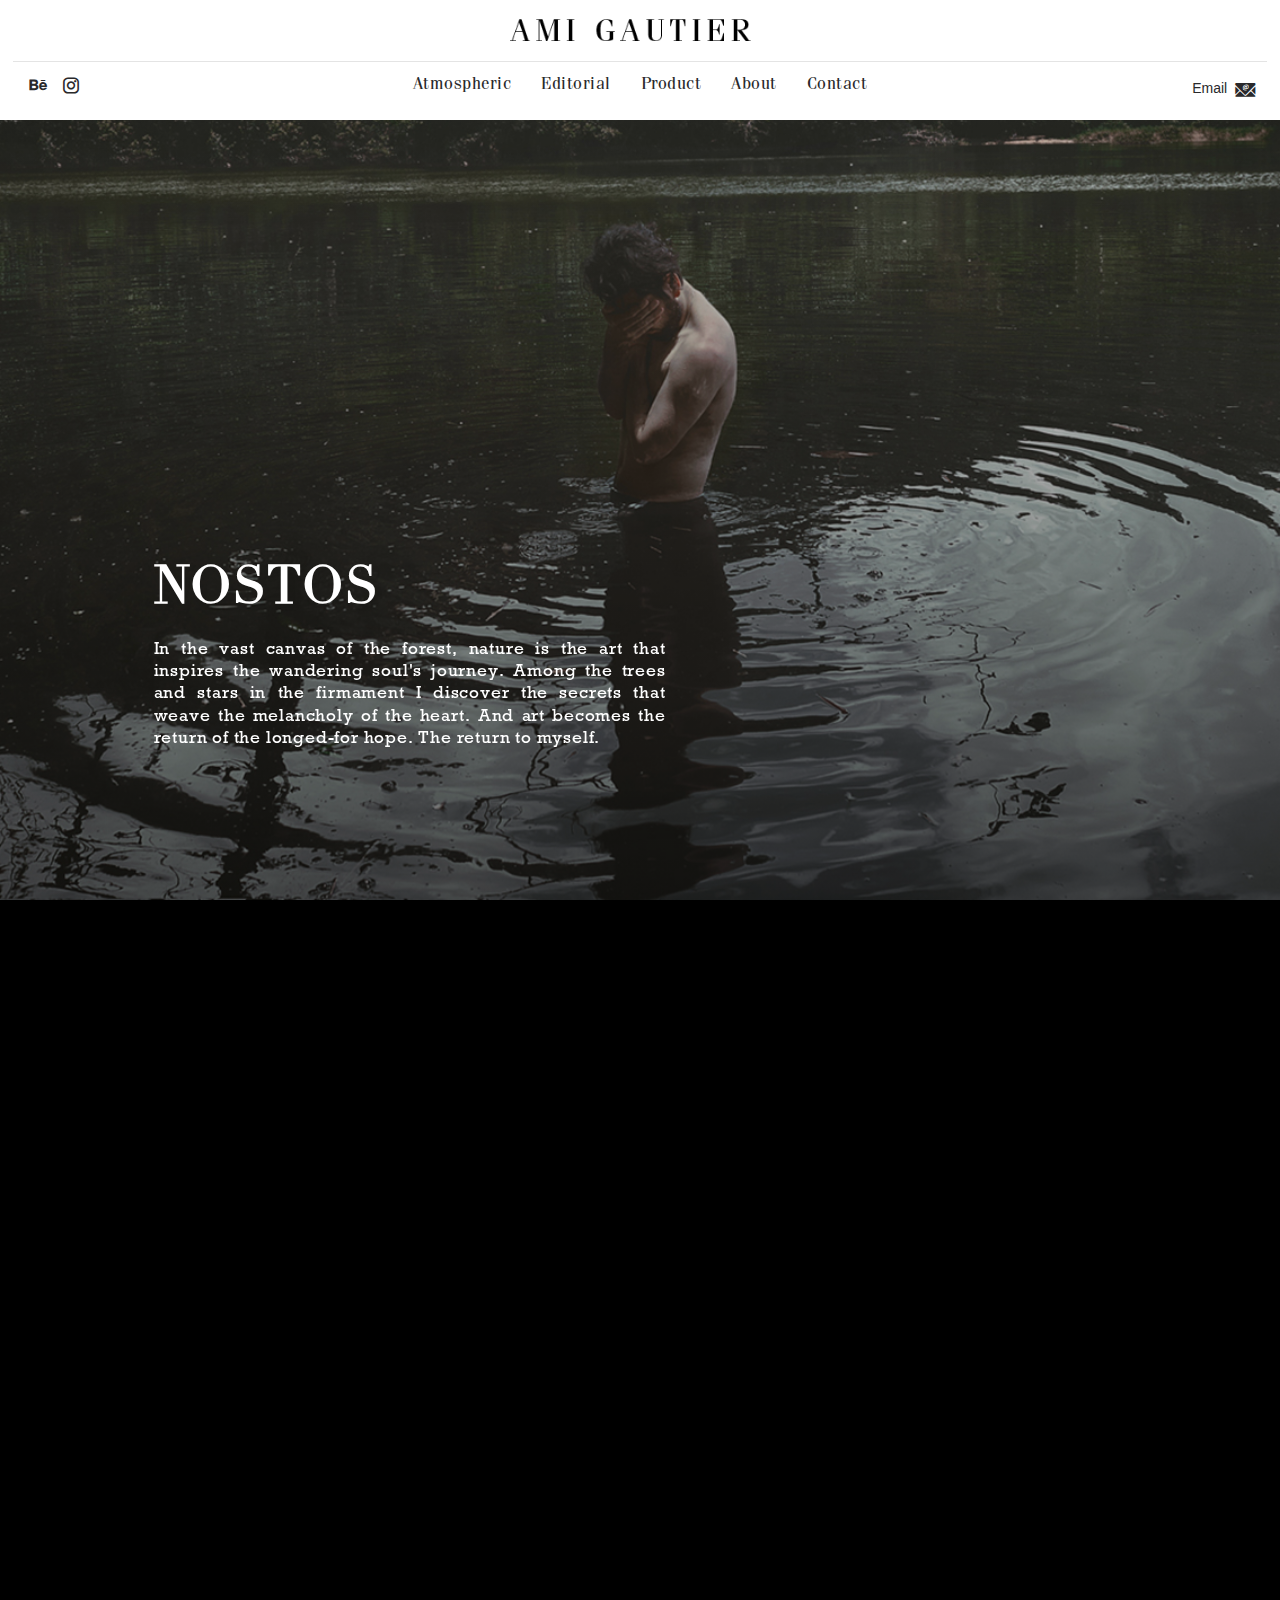
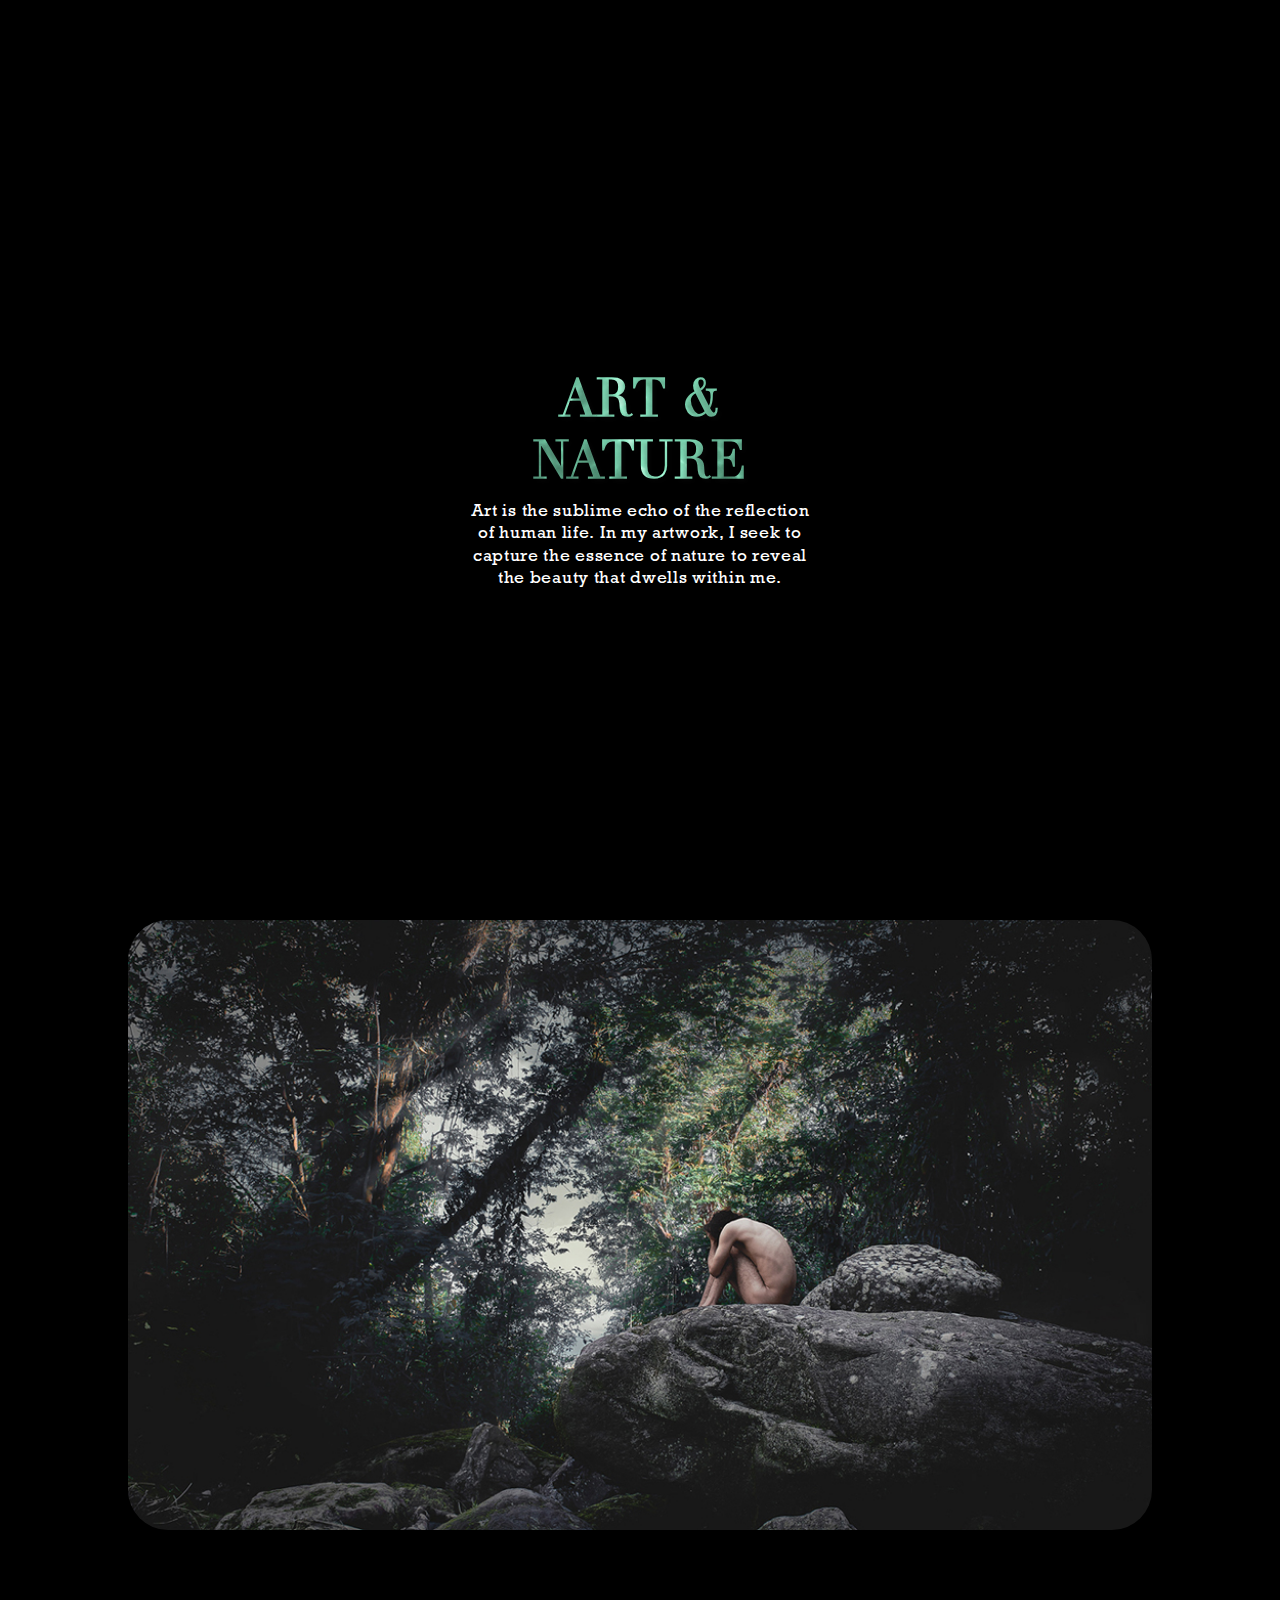
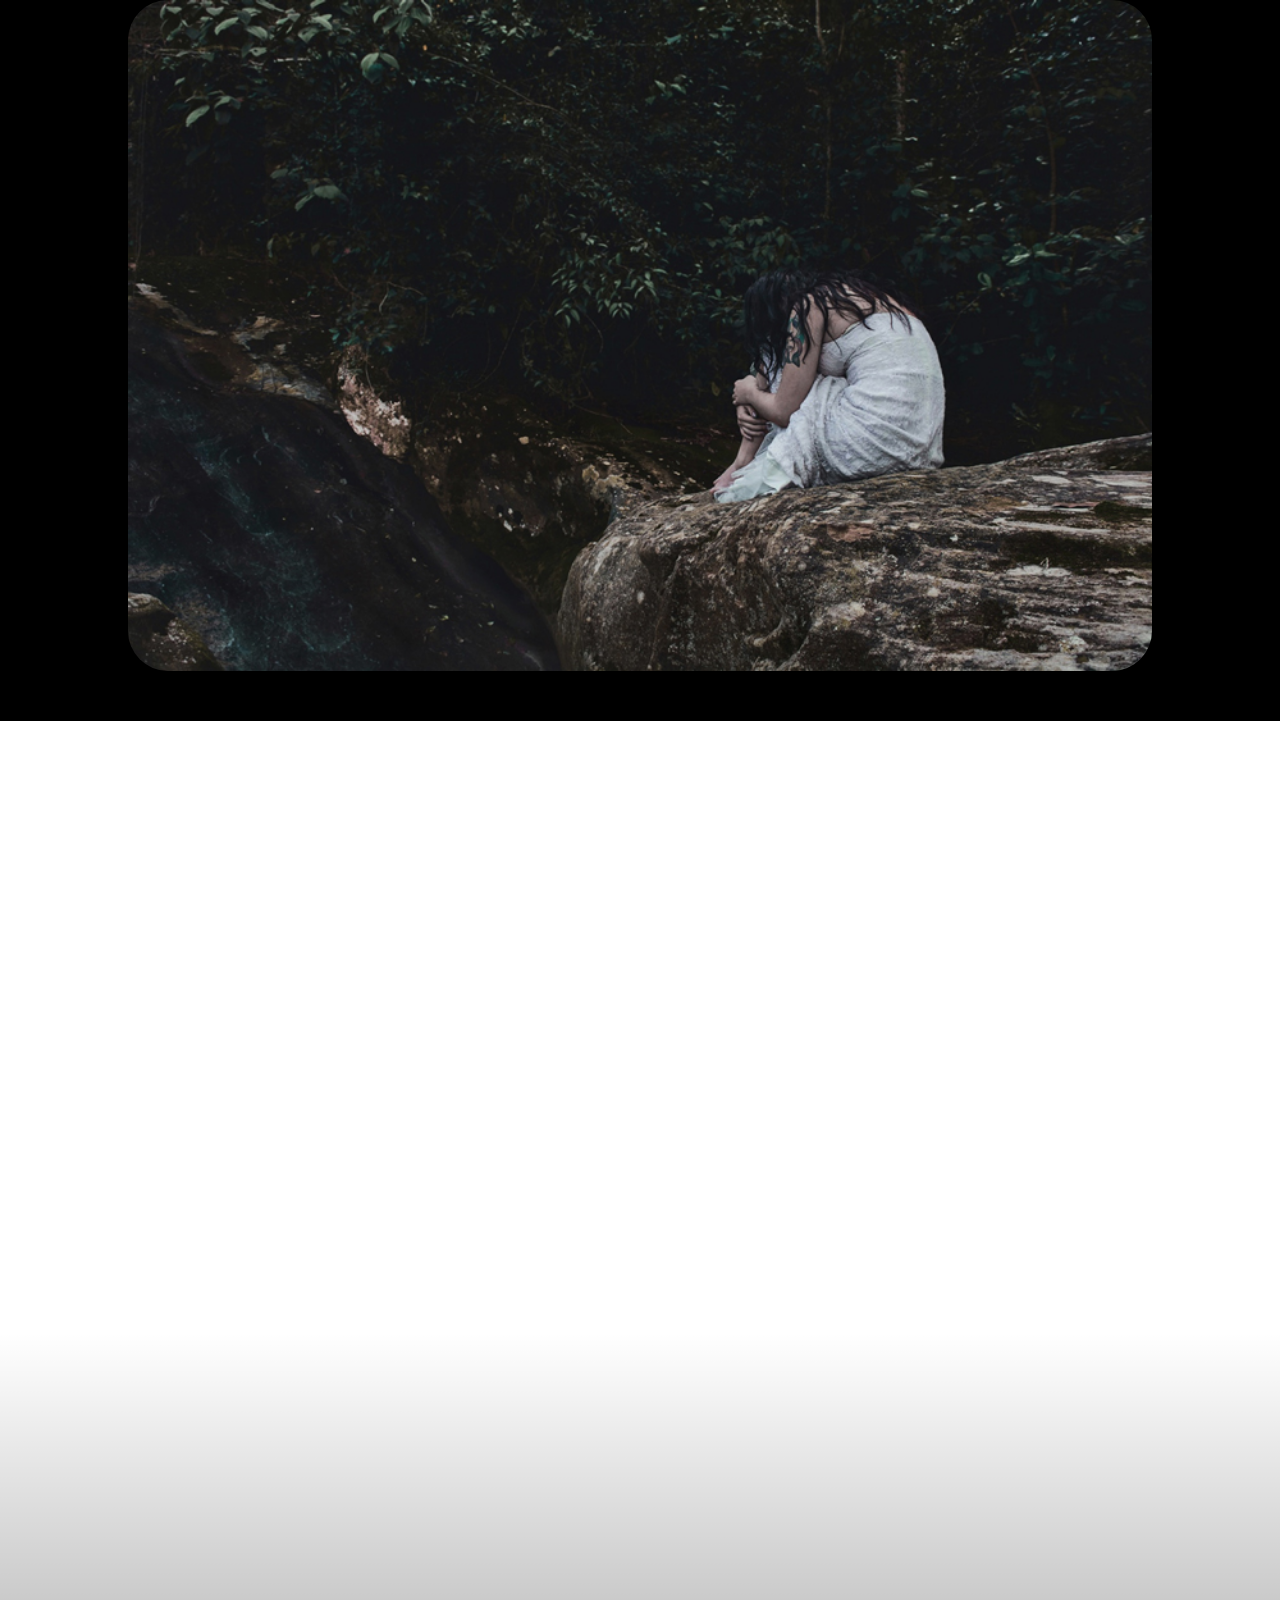
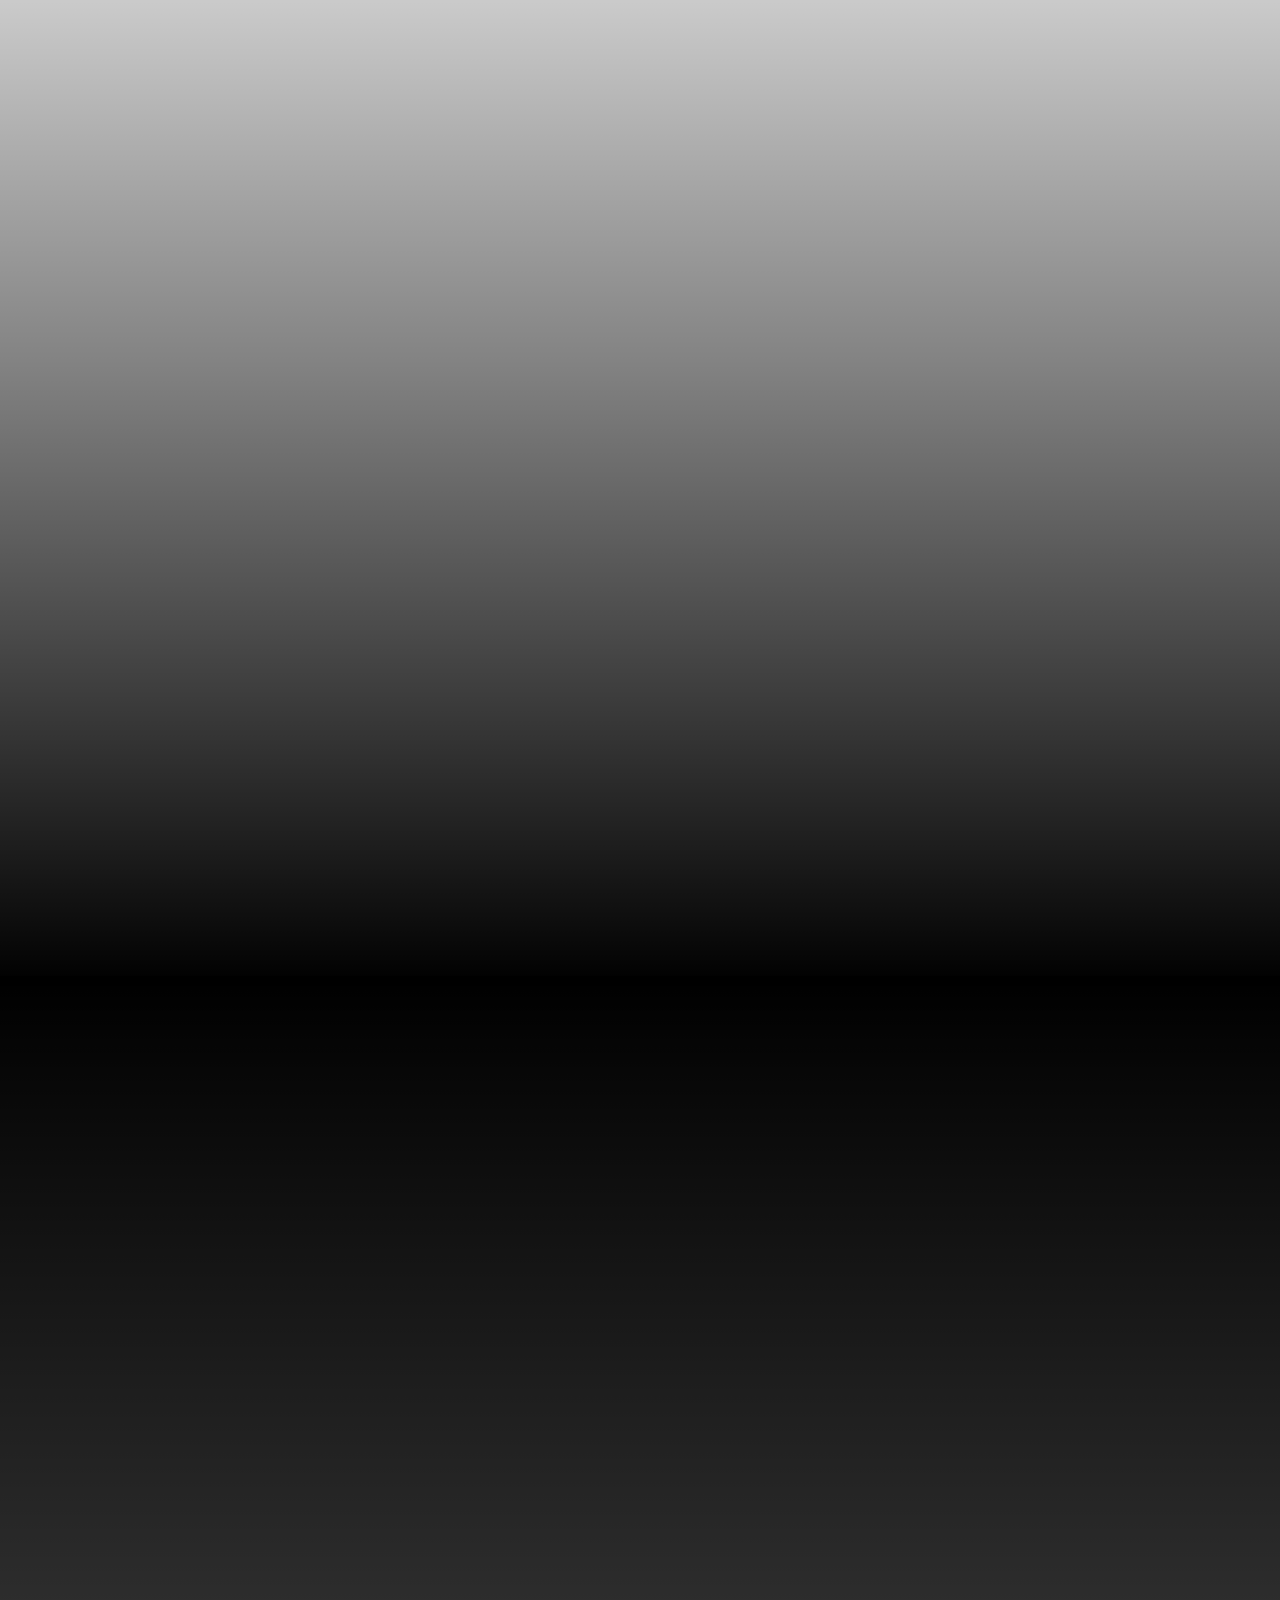
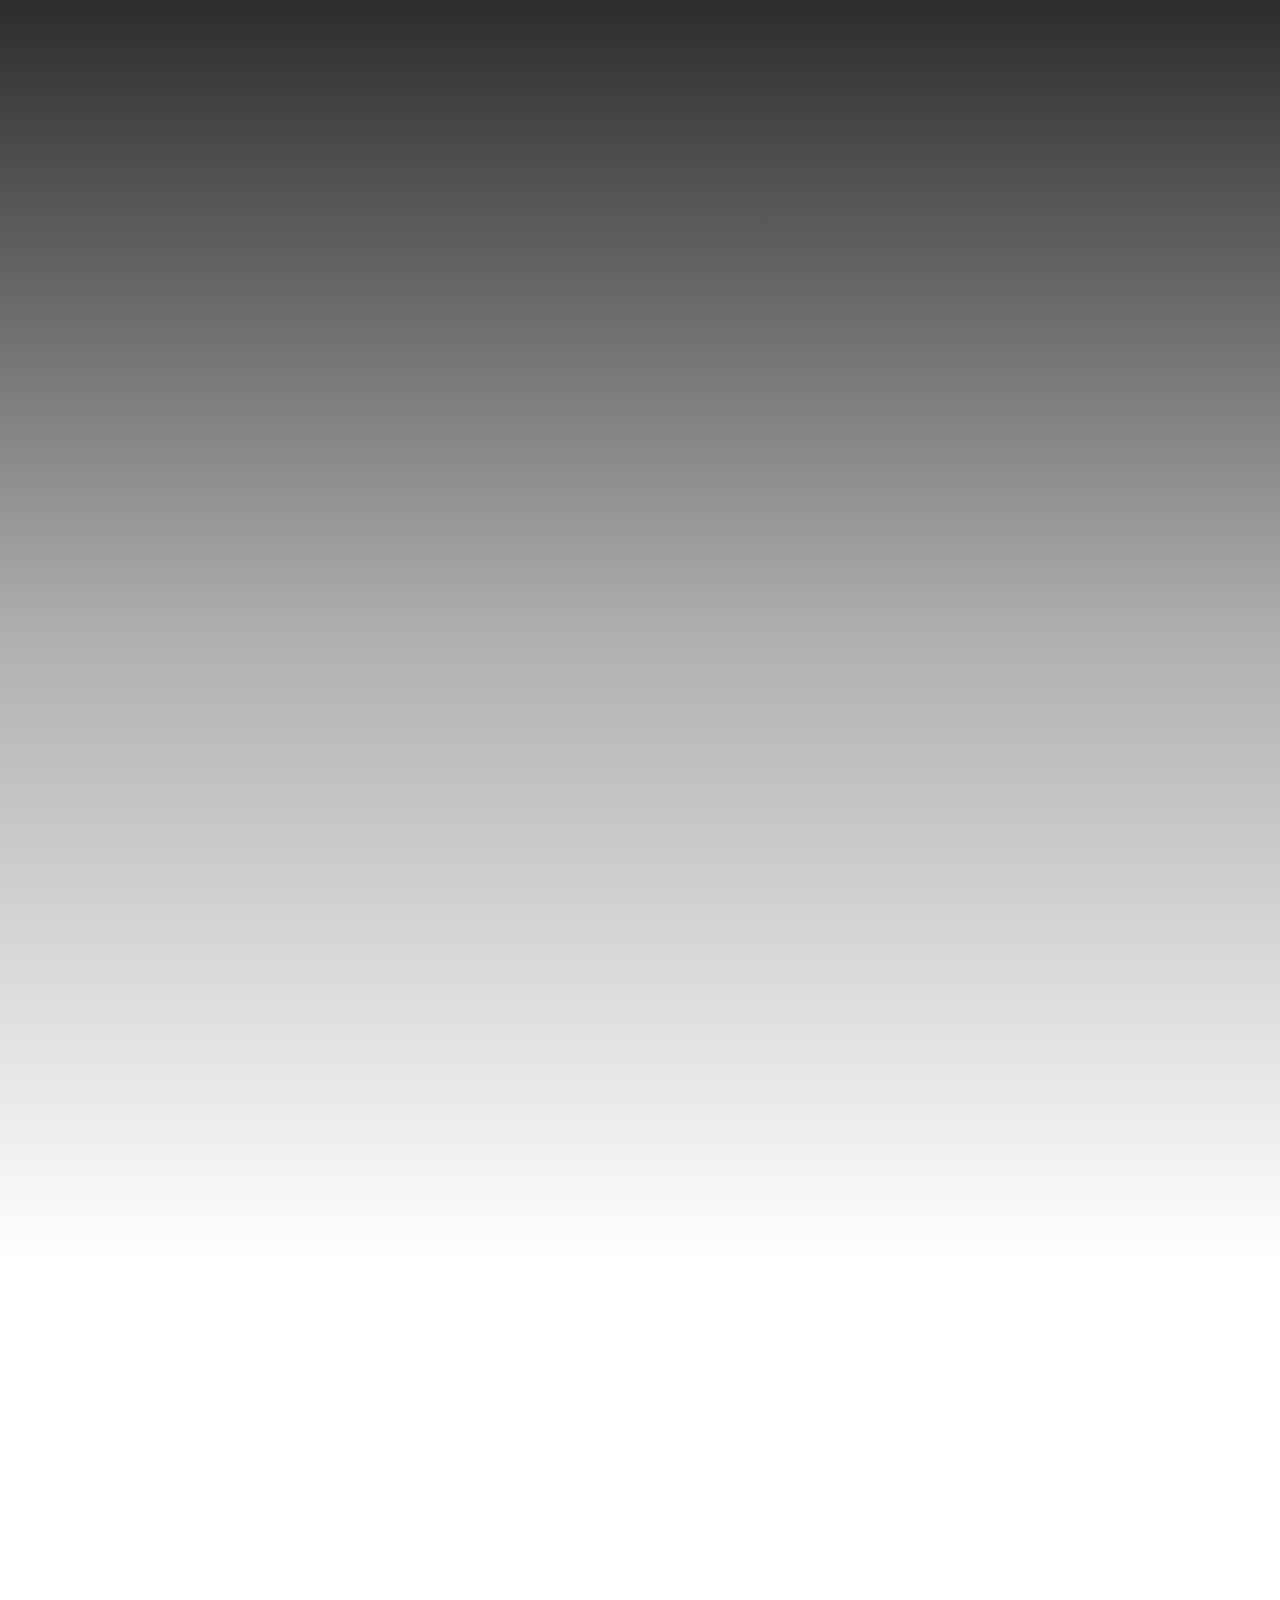
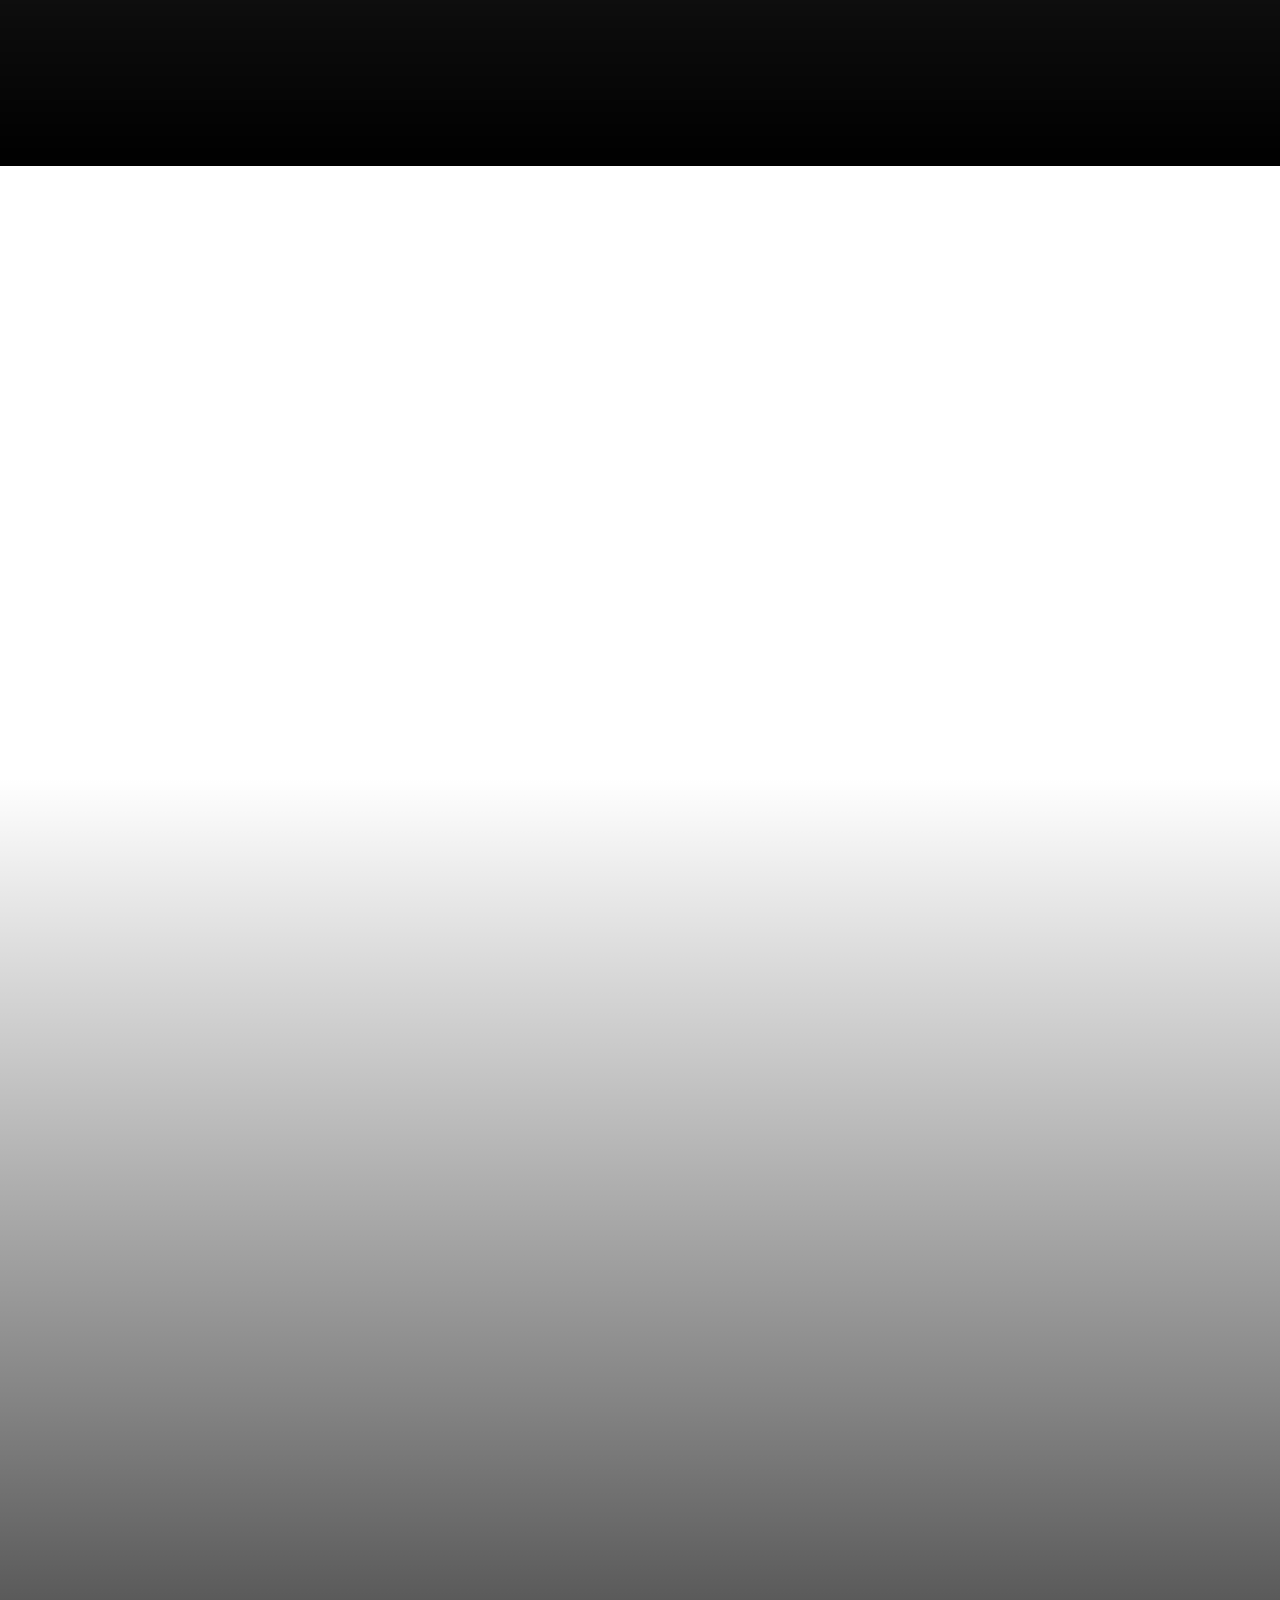
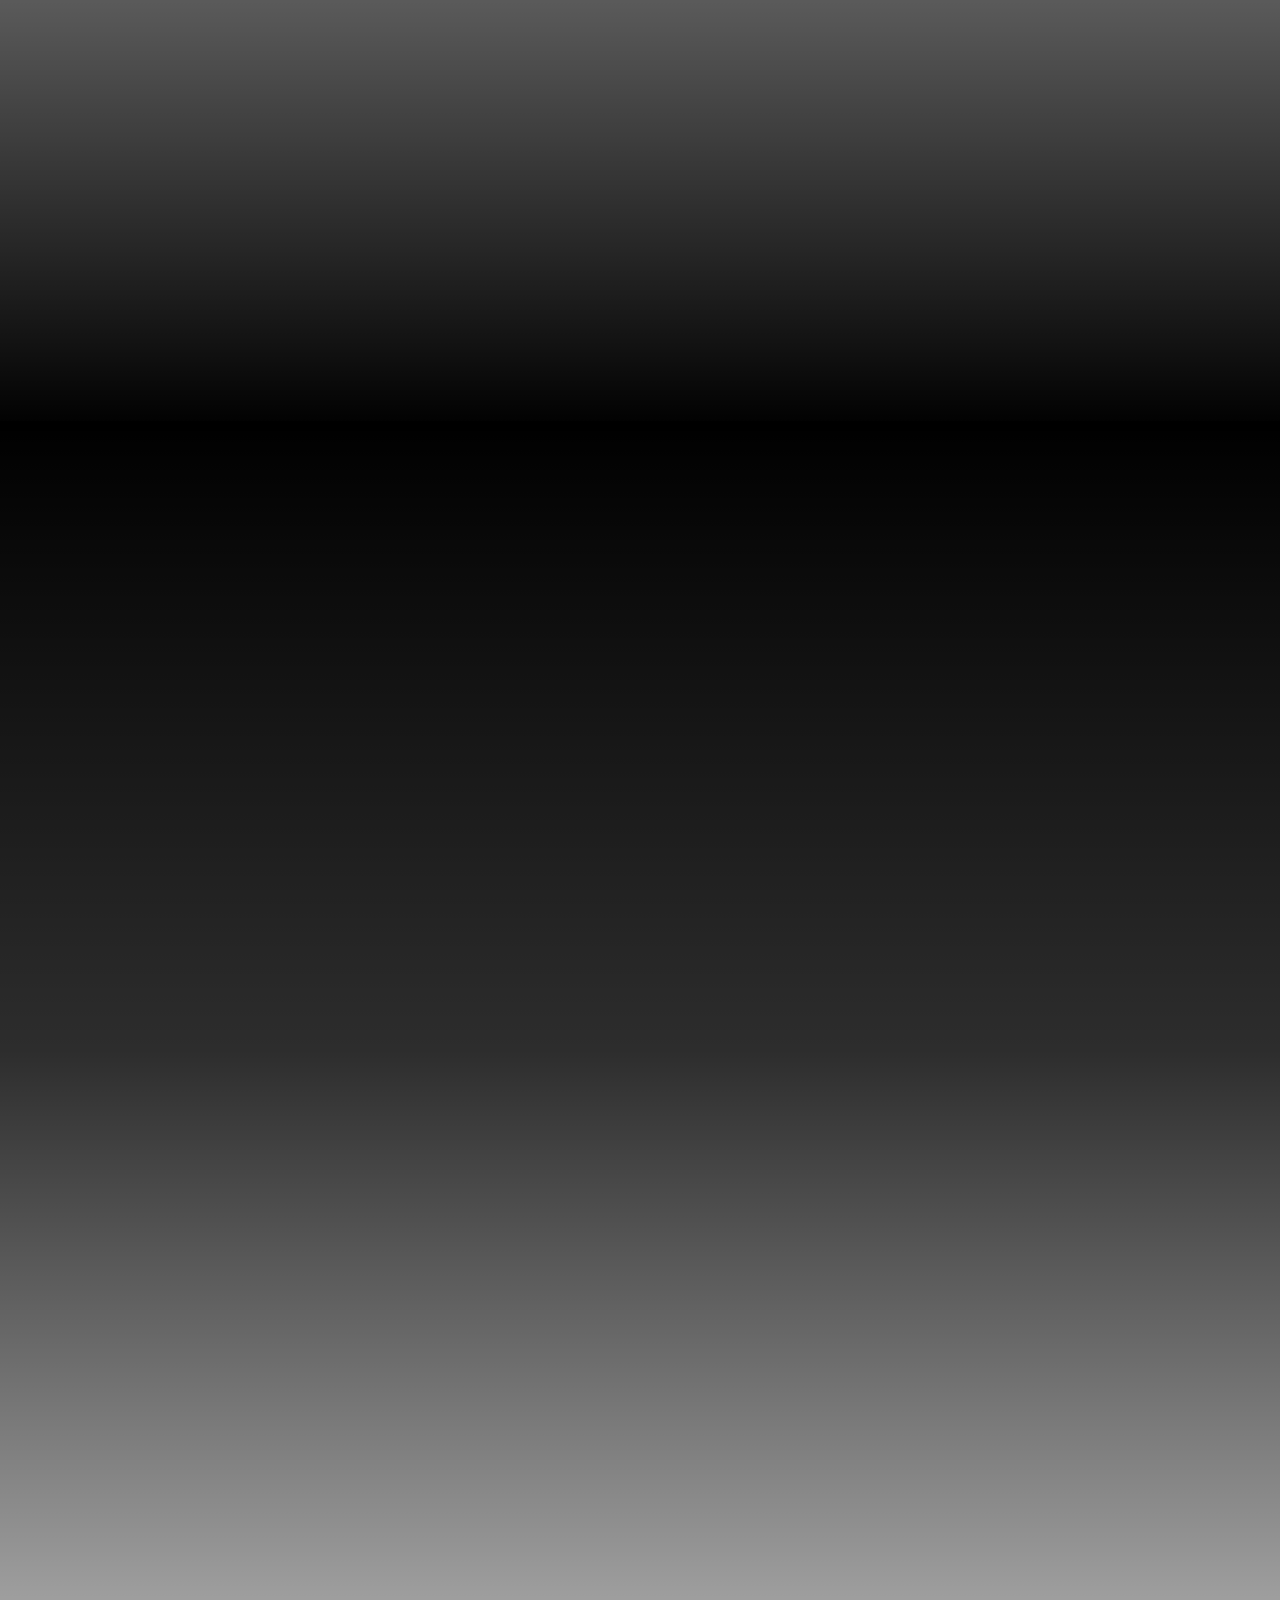
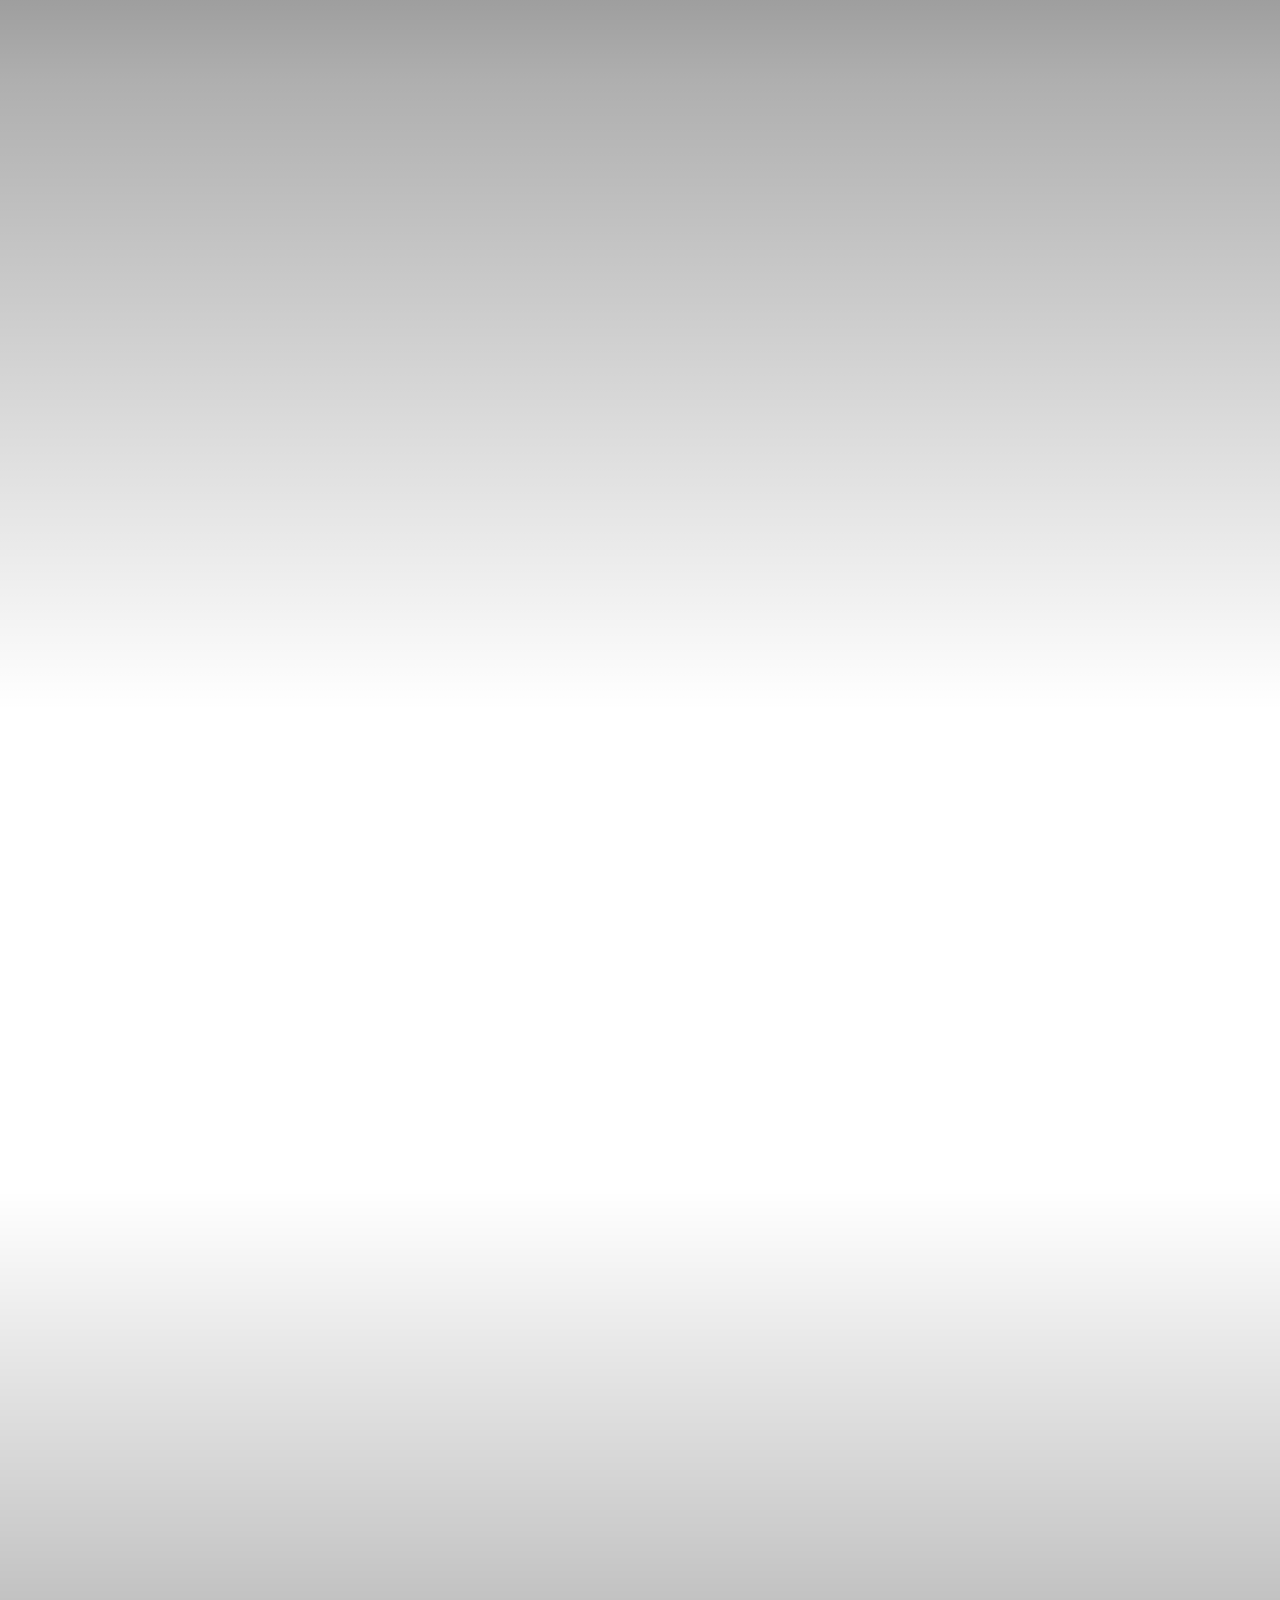
==== commit 447f2916: "Update" ====
--- a/index.html
+++ b/index.html
@@ -226,7 +226,7 @@
                 <div class="grid_cont_imgfija_3">
                     <img id="img_fija_4" src="images/inicio/banner_7.jpg"
                         alt="Artistic photography, naked man covering his face with his hands in the middle of a bamboo forest.">
-                    <img id="img_fija_2" src="images/inicio/banner_8.JPG"
+                    <img id="img_fija_2" src="images/inicio/banner_8.jpg"
                         alt="Artistic photograph of a man floating in the water of a lake.">
                 </div>
 
@@ -340,7 +340,6 @@
     <script src="js/animacionmenu.js"></script>
     <script src="js/headerscroll.js"></script>
     <script src="js/scroll_index.js"></script>
-    <script src="js/slider.js"></script>
 </body>
 
-</html>+</html>
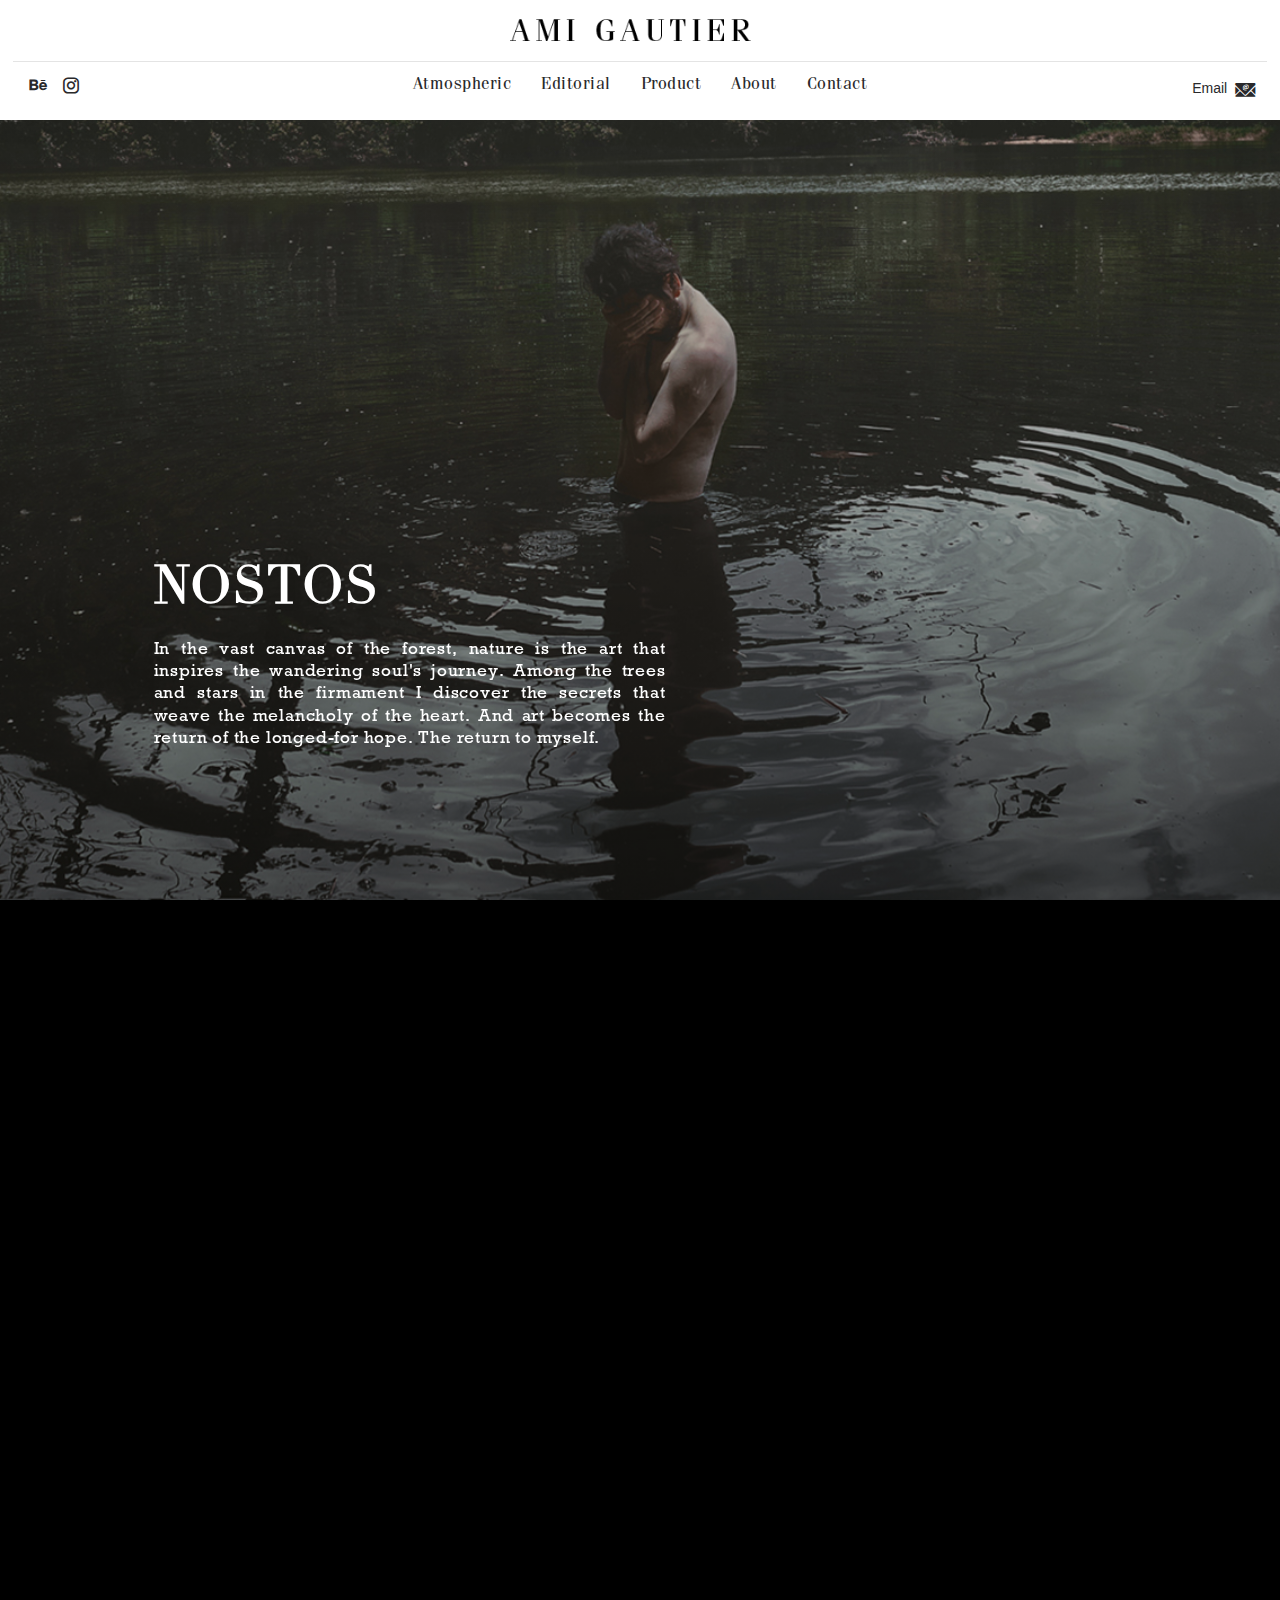
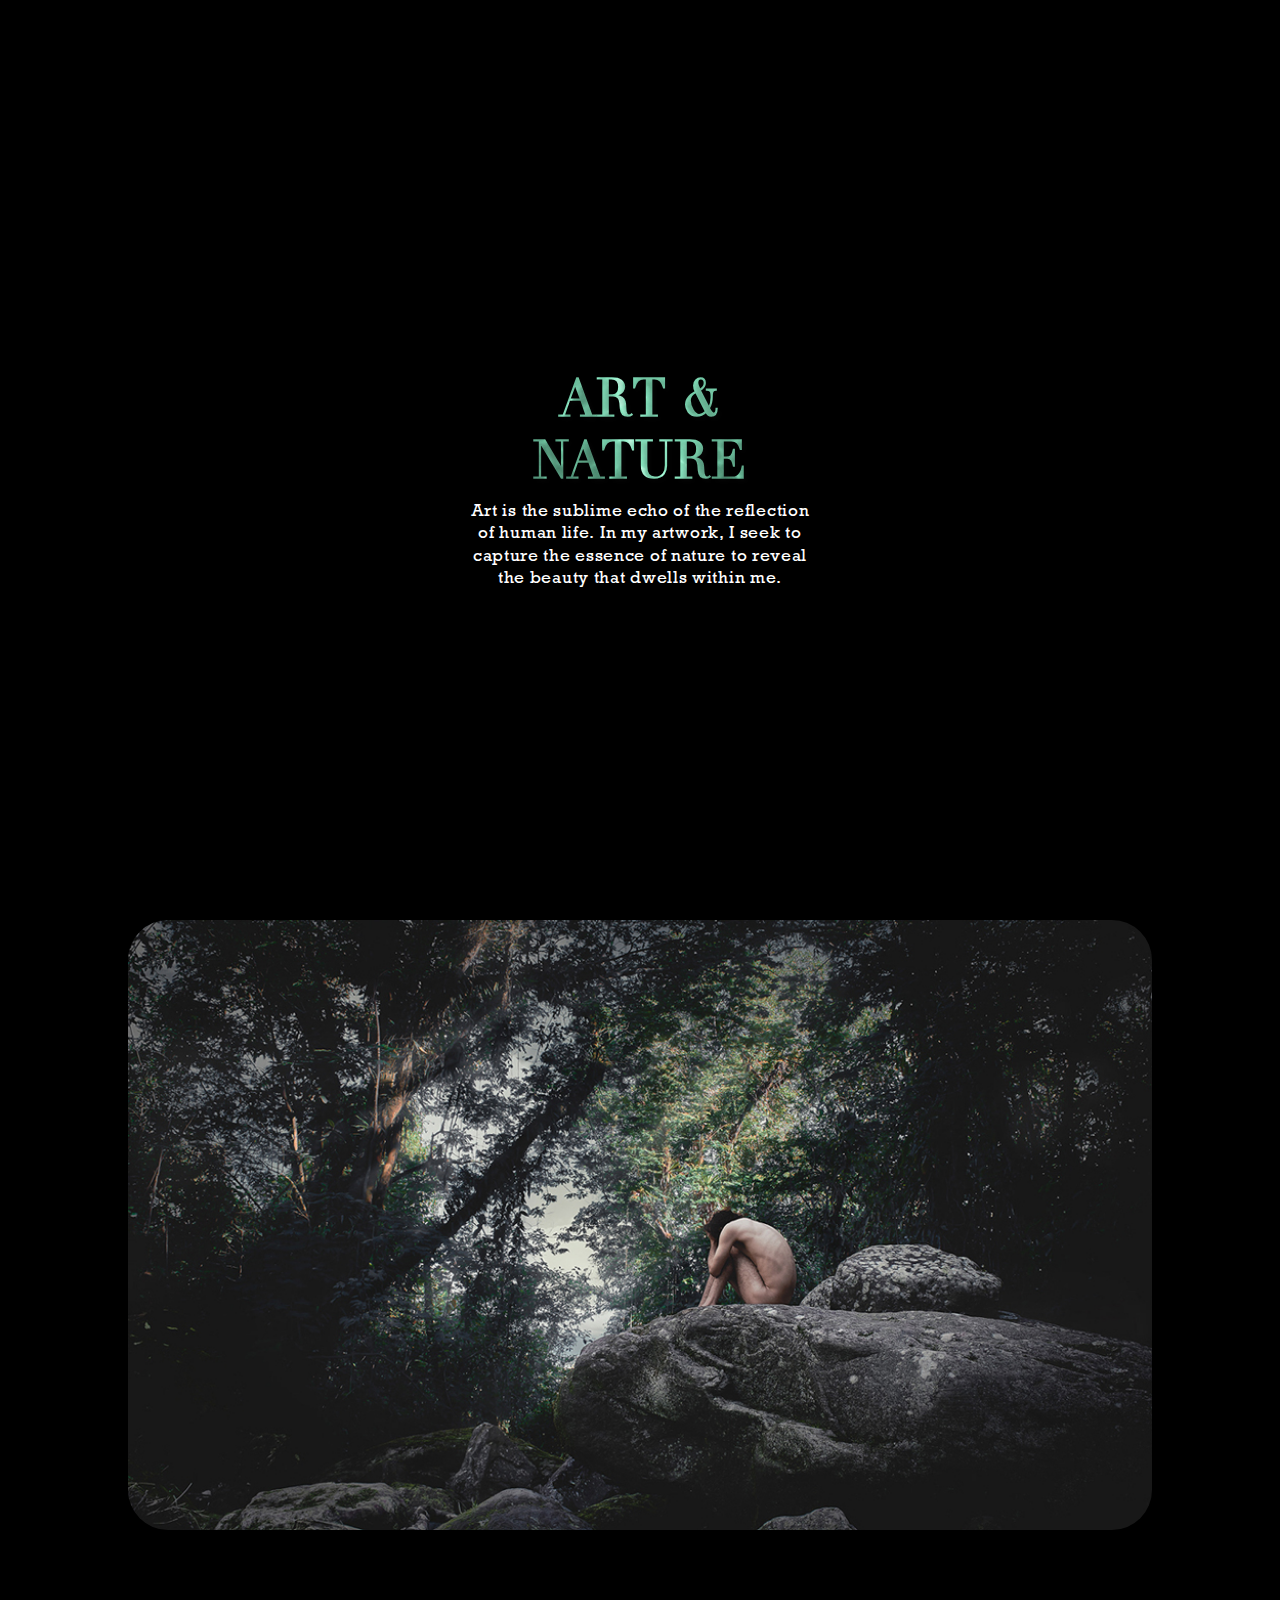
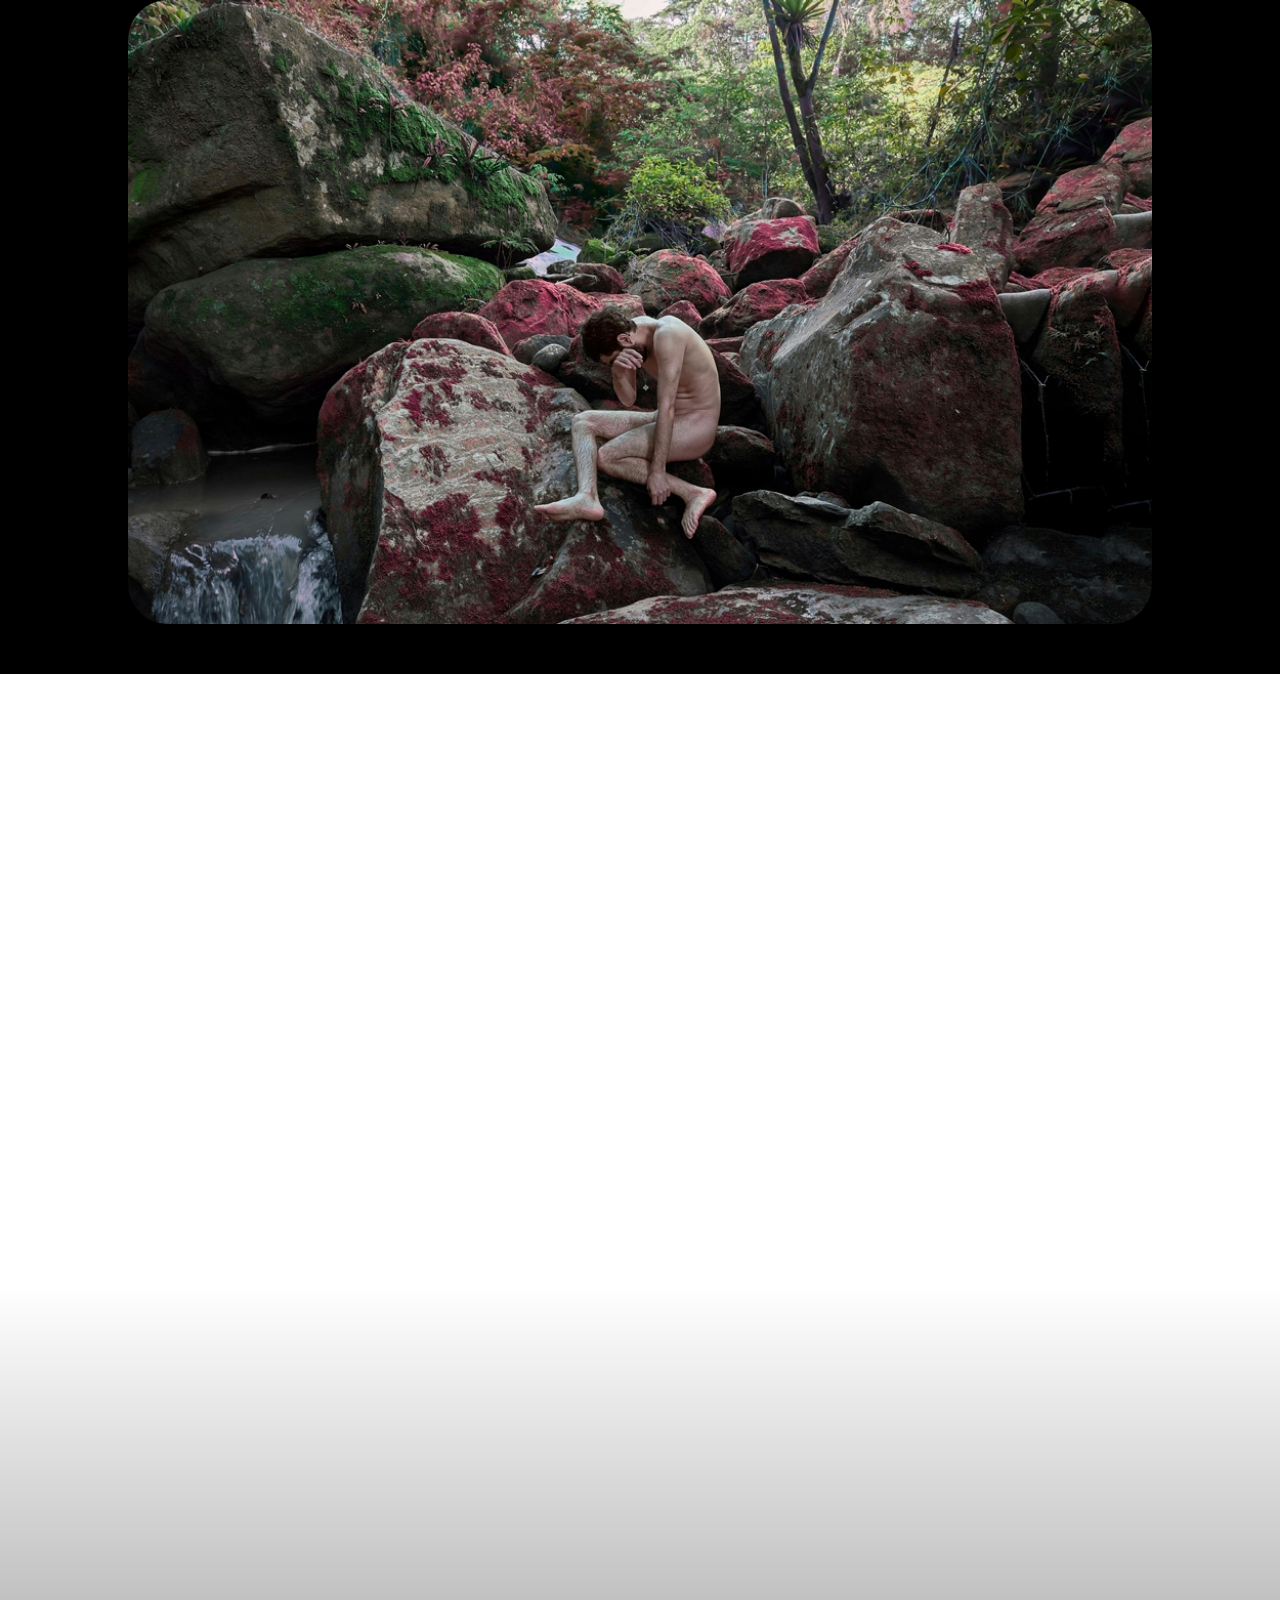
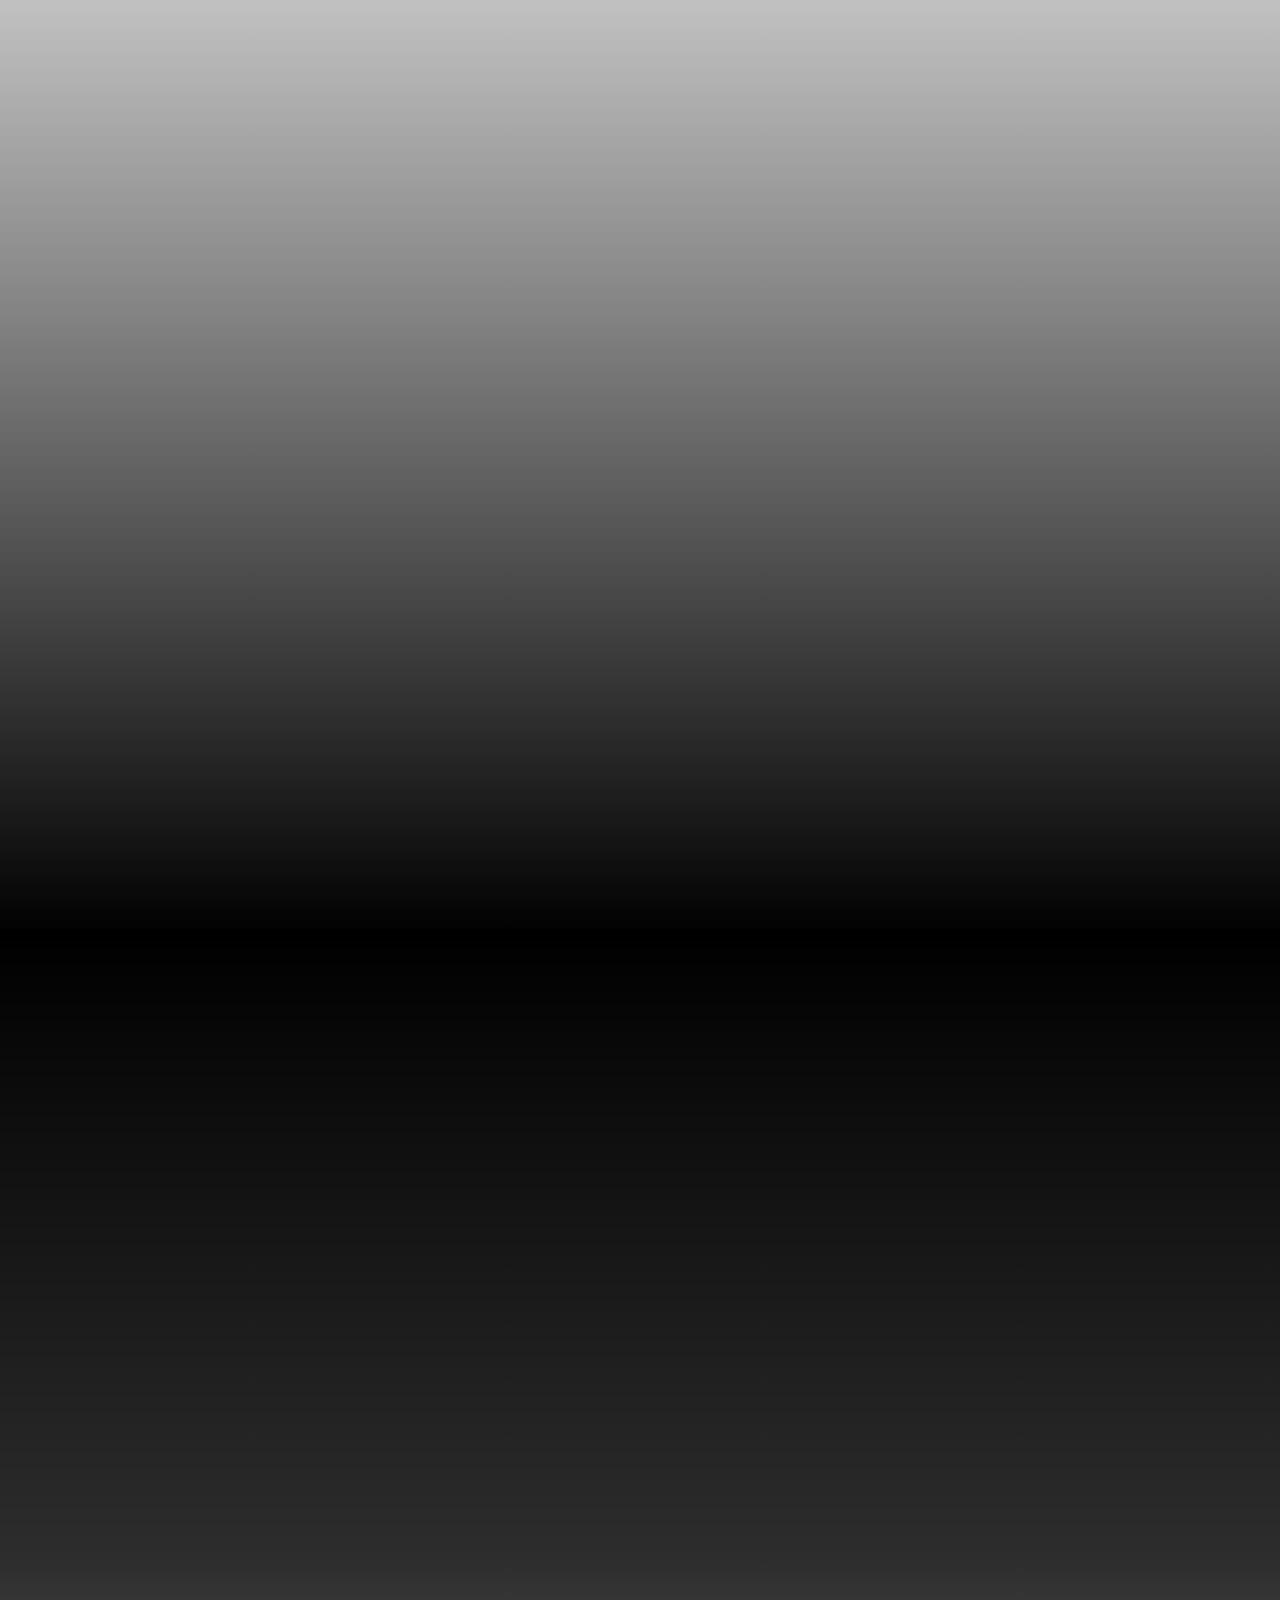
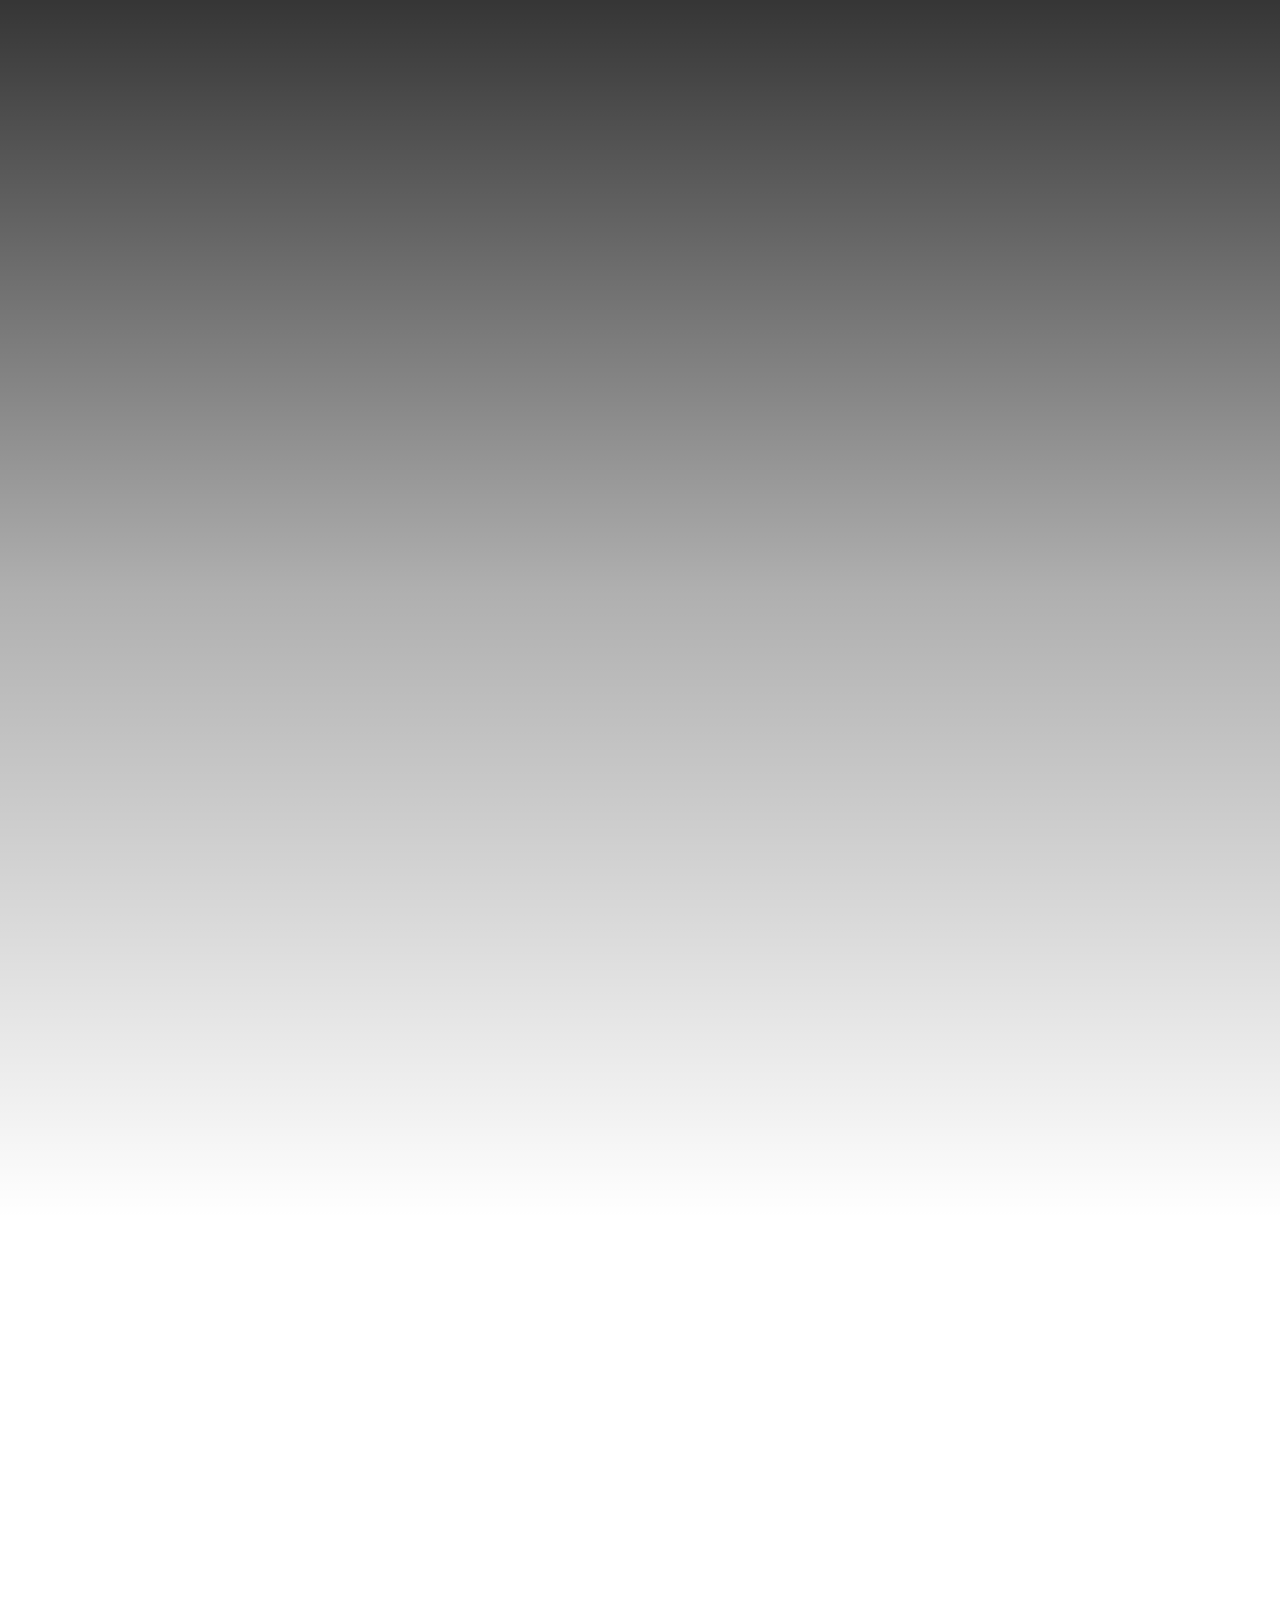
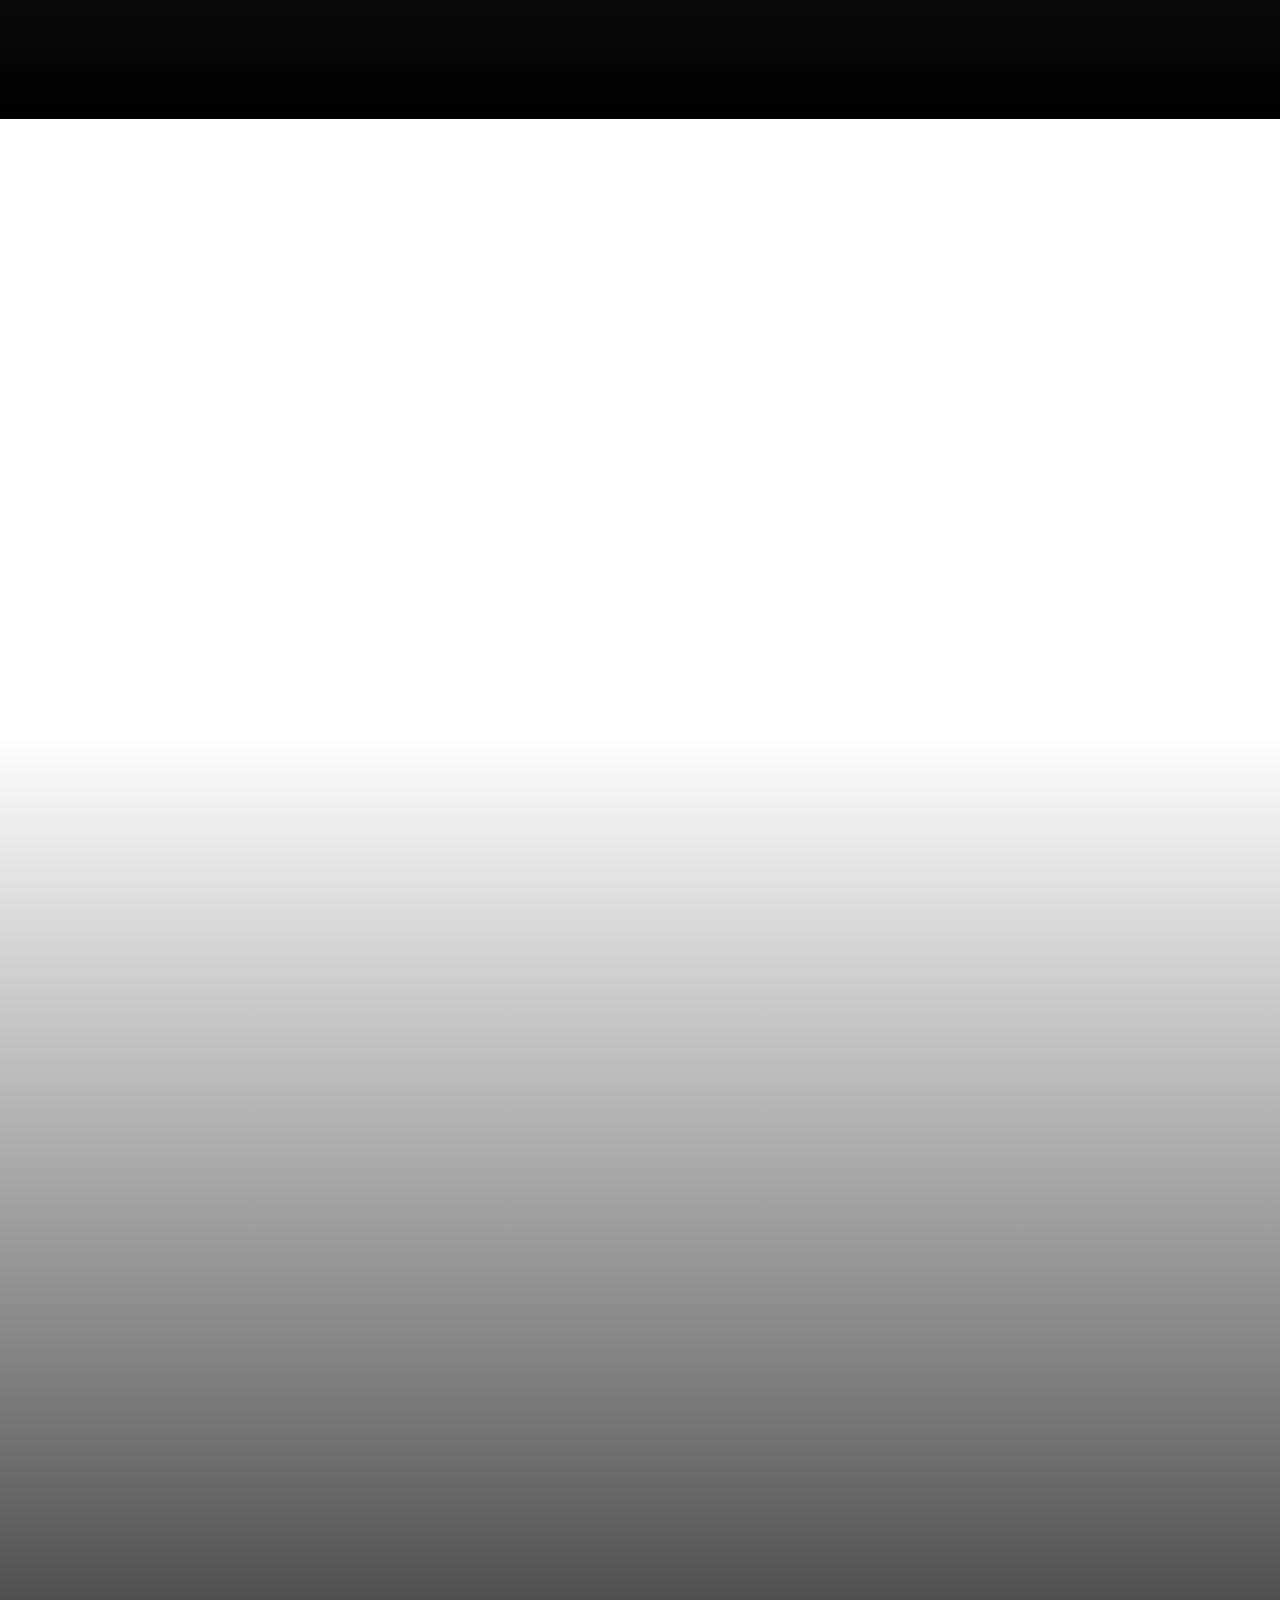
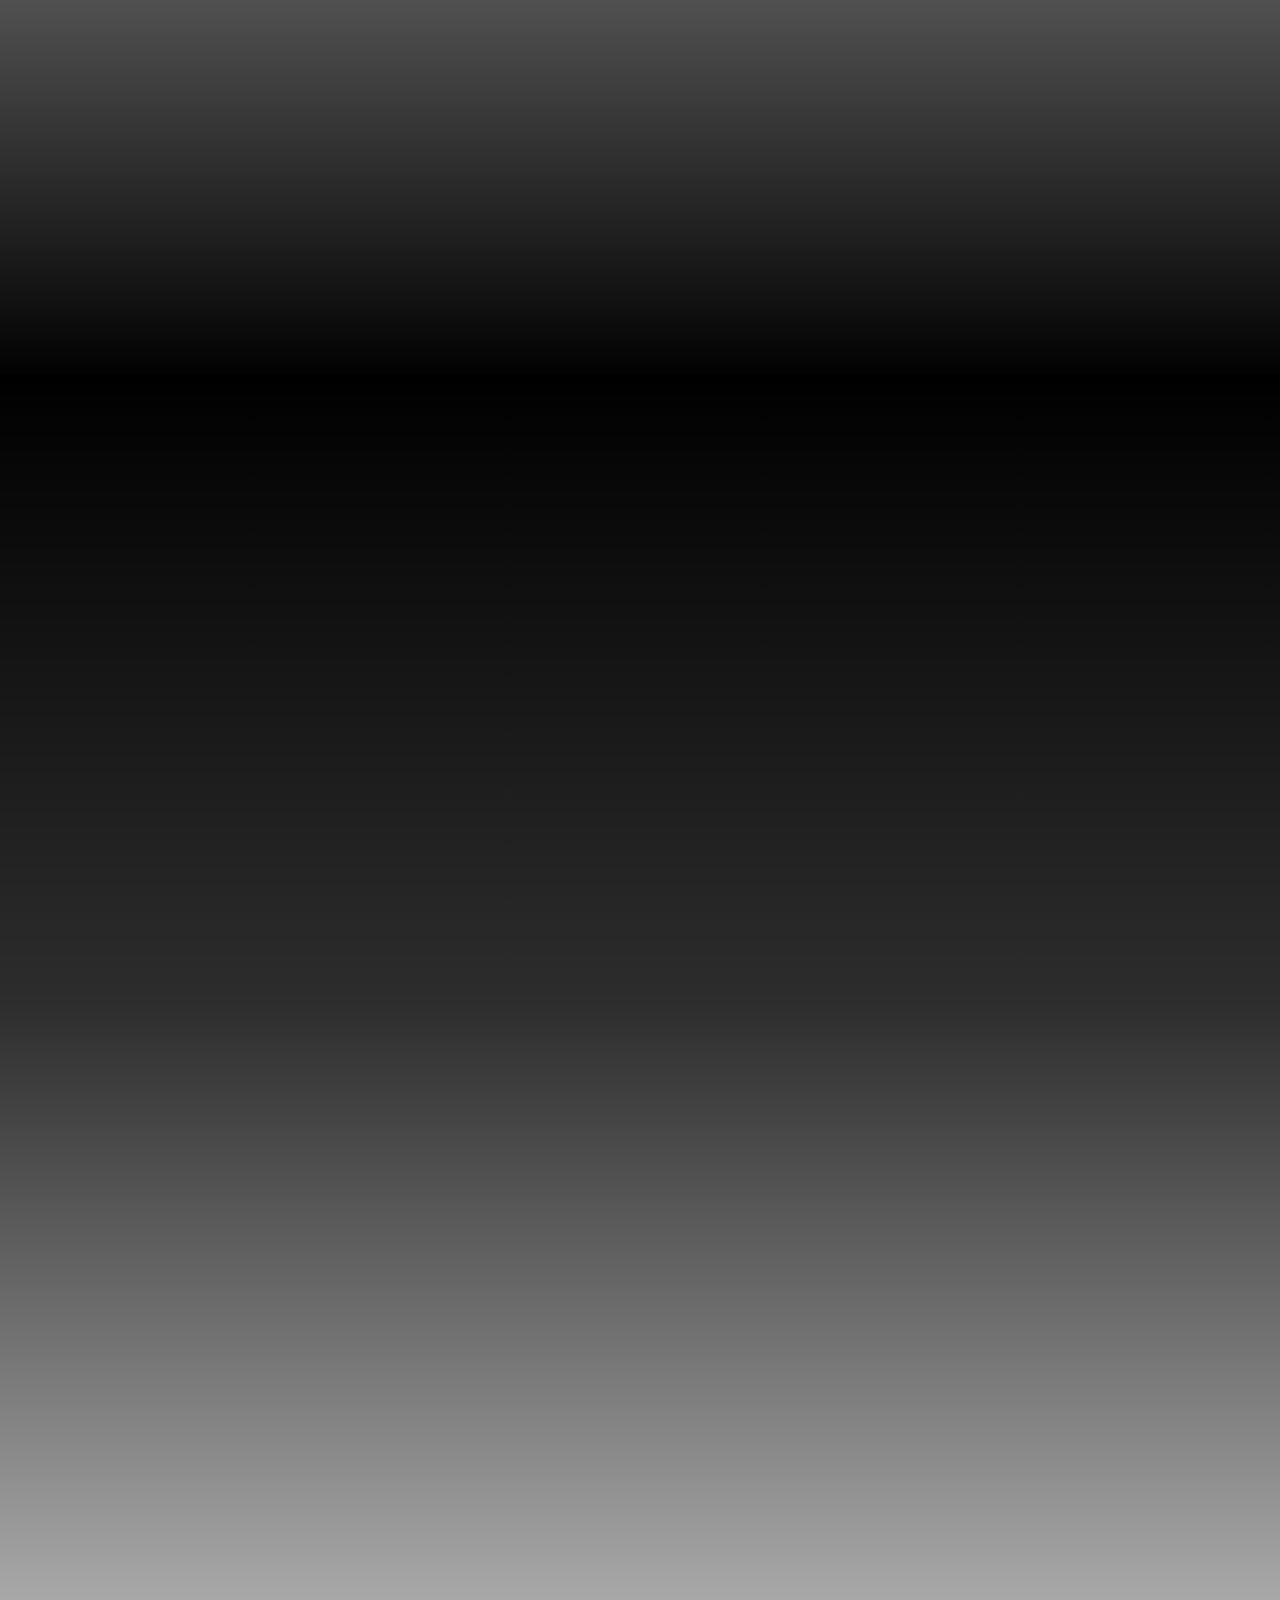
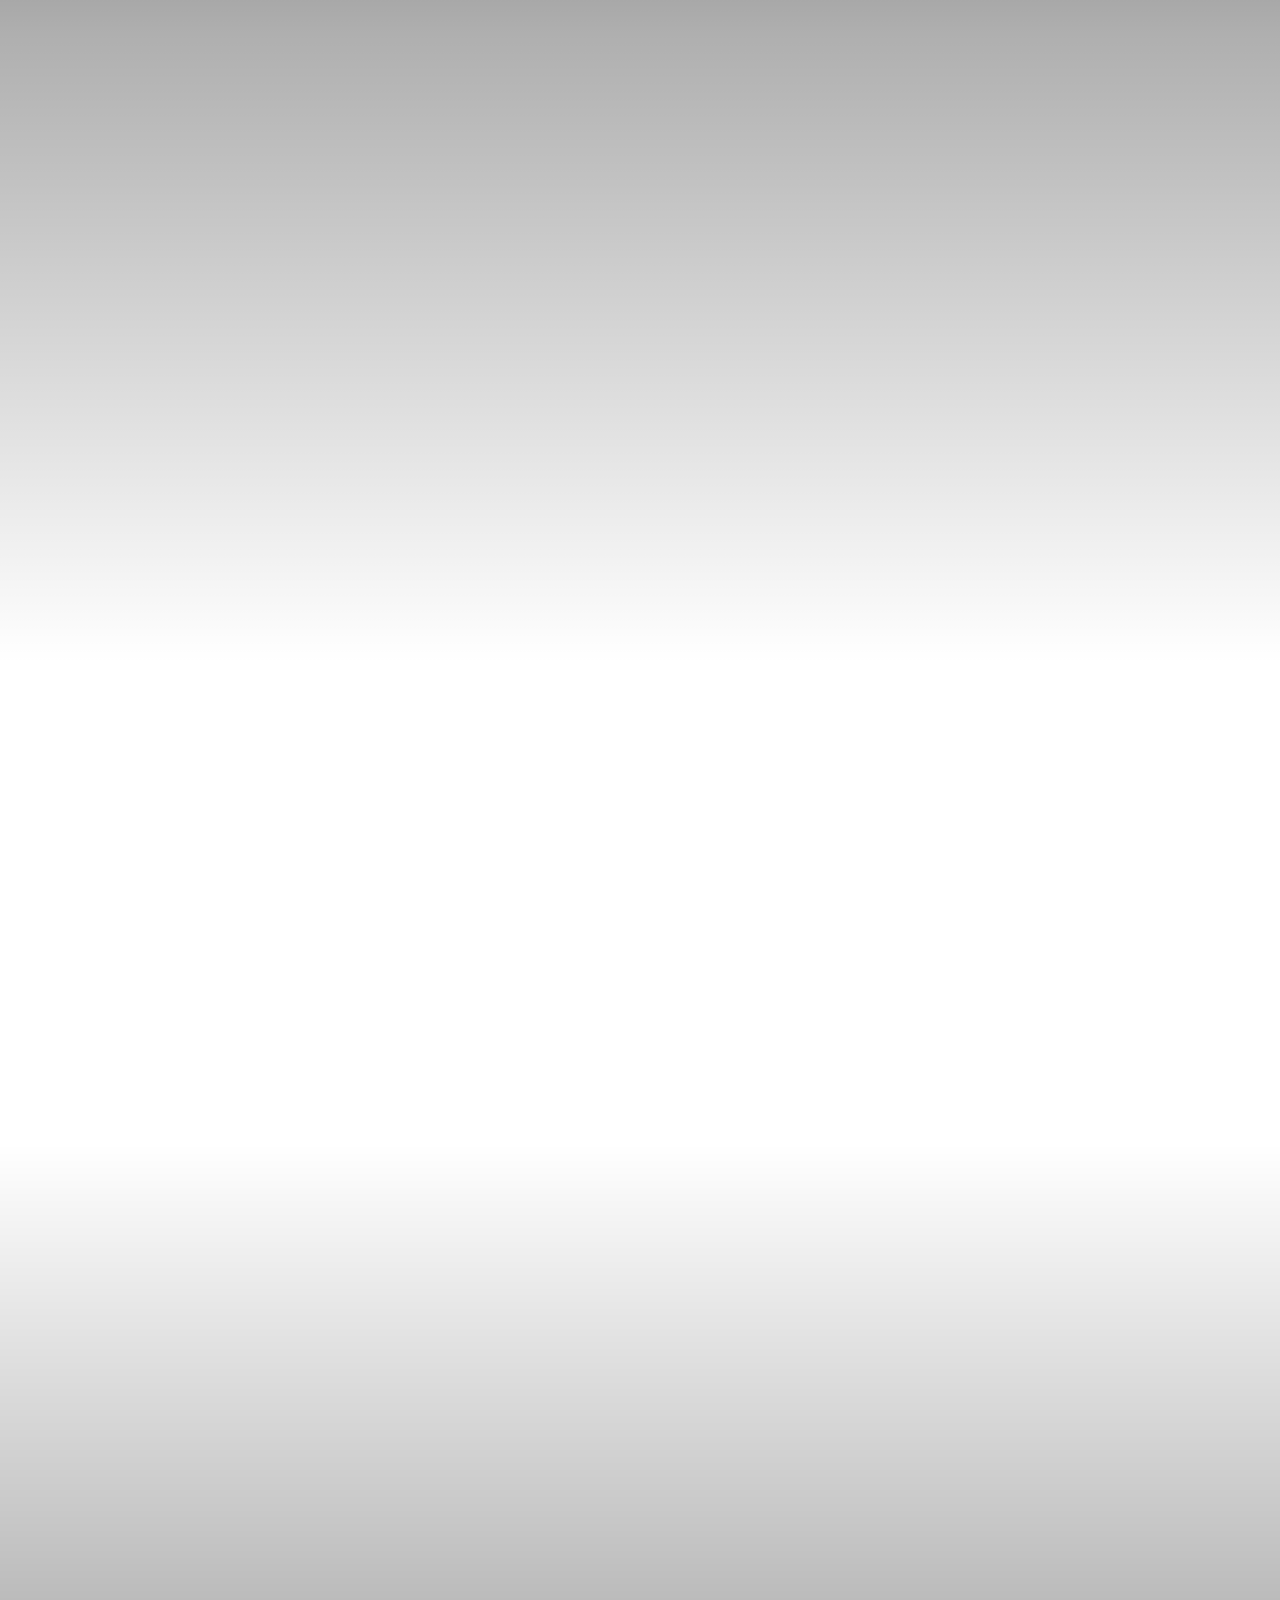
==== commit 607cb574: "Primera subida" ====
--- a/index.html
+++ b/index.html
@@ -342,4 +342,4 @@
     <script src="js/scroll_index.js"></script>
 </body>
 
-</html>
+</html>